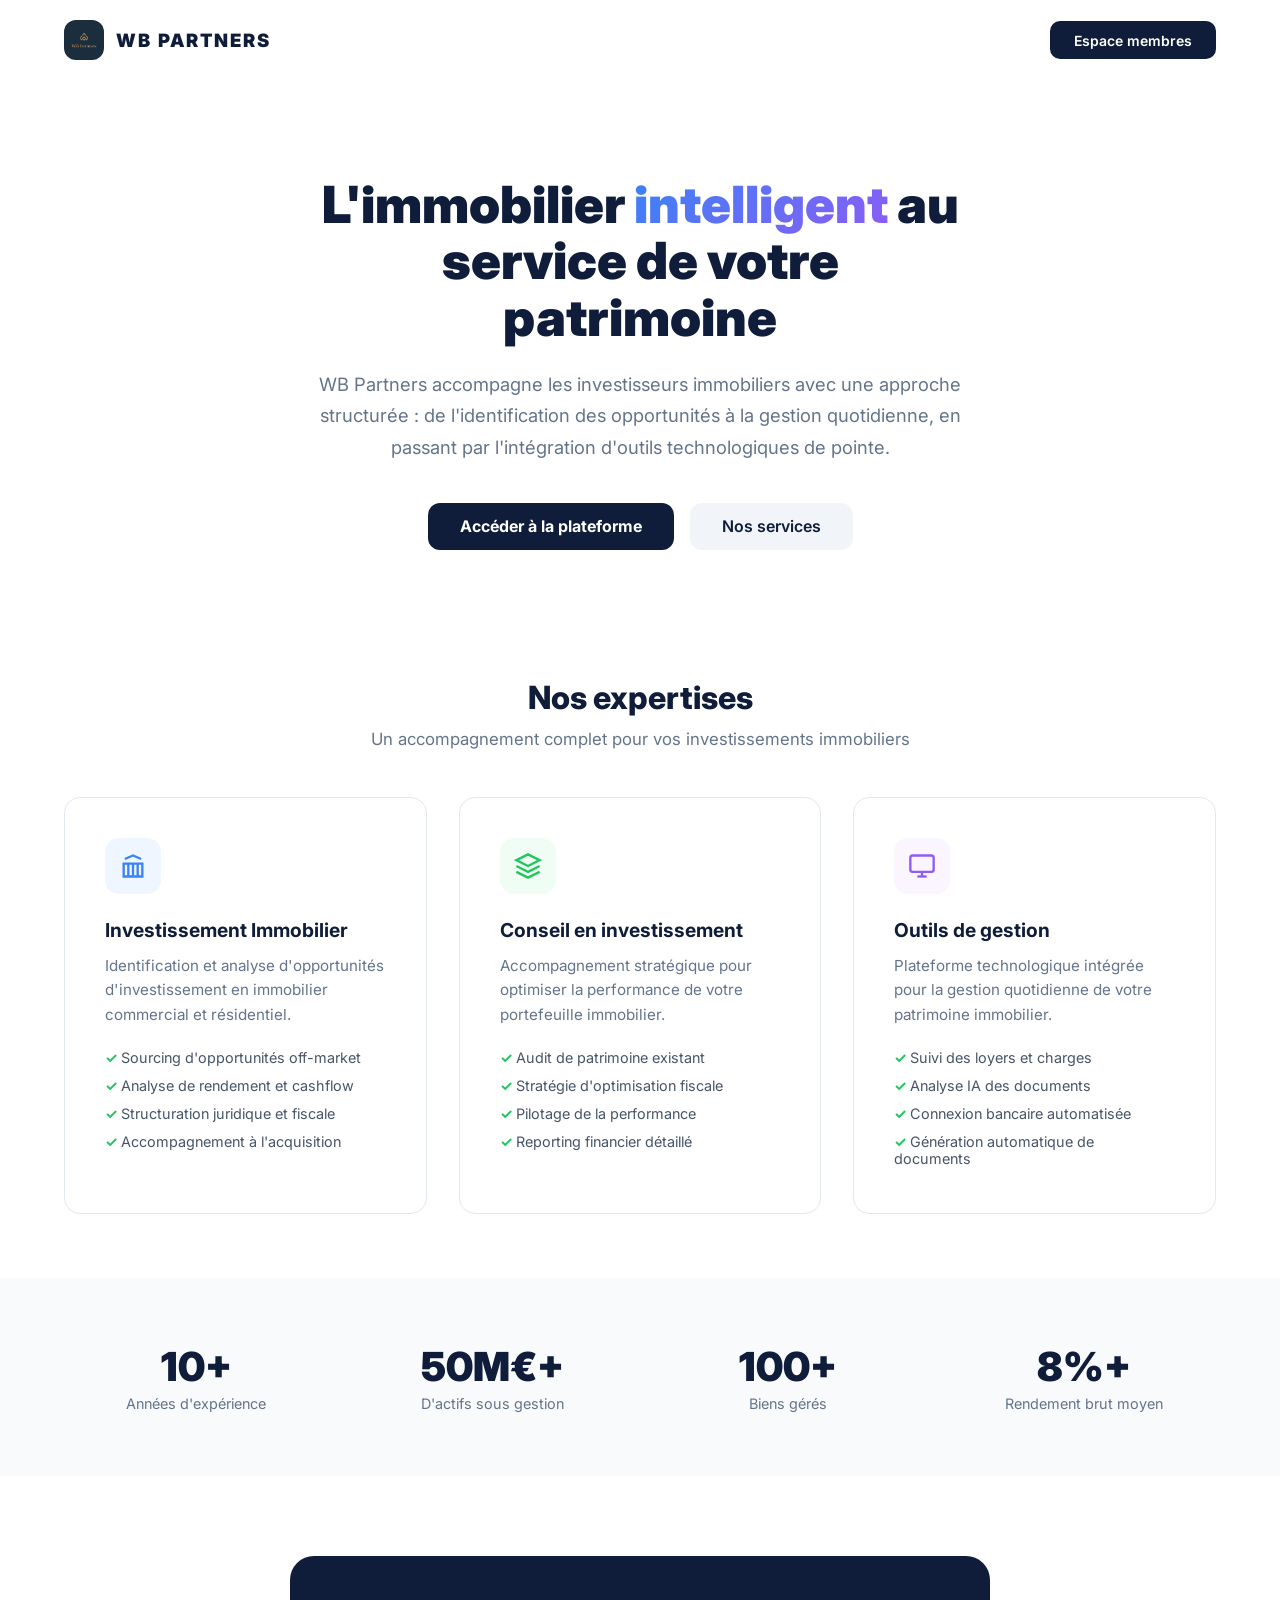
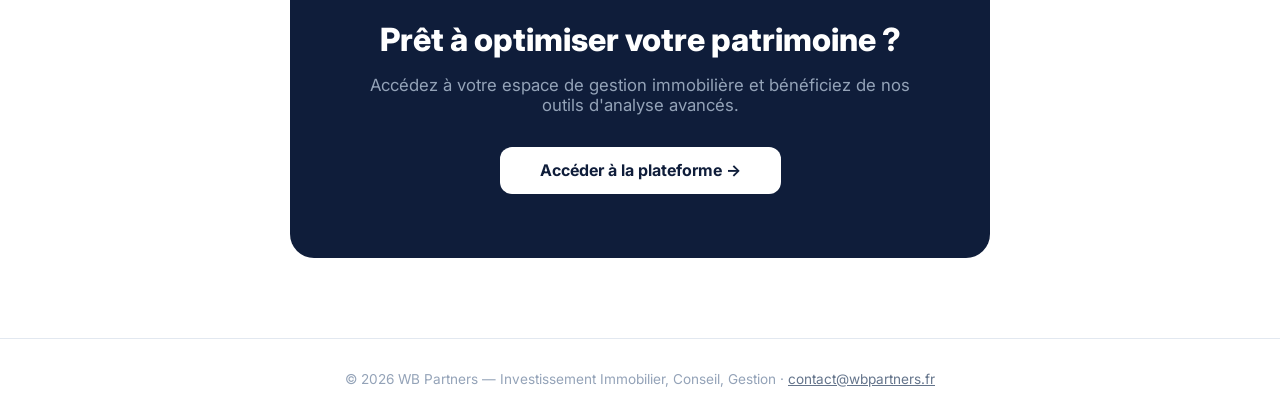
==== index.html @ bd4d7af9 "Publication du site" ====
<!DOCTYPE html>
<html lang="fr">
<head>
  <meta charset="UTF-8" />
  <meta name="viewport" content="width=device-width, initial-scale=1.0" />
  <title>WB Partners — Investissement Immobilier</title>
  <link rel="preconnect" href="https://fonts.googleapis.com" />
  <link rel="preconnect" href="https://fonts.gstatic.com" crossorigin />
  <link href="https://fonts.googleapis.com/css2?family=Inter:wght@400;500;600;700;800;900&display=swap" rel="stylesheet" />
  <style>
    *, *::before, *::after { box-sizing: border-box; margin: 0; padding: 0; }
    body { font-family: 'Inter', sans-serif; color: #1e293b; background: #fff; }
    .navy { color: #0f1d3a; }
    .bg-navy { background: #0f1d3a; }

    /* Nav */
    nav { display: flex; justify-content: space-between; align-items: center; padding: 1.25rem 5%; max-width: 1280px; margin: 0 auto; }
    nav .logo { display: flex; align-items: center; gap: 0.75rem; font-weight: 900; font-size: 1.15rem; letter-spacing: 2px; color: #0f1d3a; text-decoration: none; }
    nav .logo-icon { width: 40px; height: 40px; border-radius: 12px; overflow: hidden; }
    nav .cta { background: #0f1d3a; color: #fff; padding: 0.65rem 1.5rem; border-radius: 10px; font-size: 0.875rem; font-weight: 600; text-decoration: none; transition: opacity 0.2s; }
    nav .cta:hover { opacity: 0.85; }

    /* Hero */
    .hero { text-align: center; padding: 6rem 5% 4rem; max-width: 800px; margin: 0 auto; }
    .hero h1 { font-size: 3.2rem; font-weight: 900; line-height: 1.1; margin-bottom: 1.5rem; color: #0f1d3a; }
    .hero h1 span { background: linear-gradient(135deg, #3b82f6, #8b5cf6); -webkit-background-clip: text; -webkit-text-fill-color: transparent; }
    .hero p { font-size: 1.15rem; color: #64748b; line-height: 1.7; margin-bottom: 2.5rem; }
    .hero .buttons { display: flex; gap: 1rem; justify-content: center; flex-wrap: wrap; }
    .hero .btn-primary { background: #0f1d3a; color: #fff; padding: 0.85rem 2rem; border-radius: 12px; font-size: 1rem; font-weight: 700; text-decoration: none; transition: all 0.2s; }
    .hero .btn-primary:hover { transform: translateY(-2px); box-shadow: 0 8px 25px rgba(15,29,58,0.3); }
    .hero .btn-secondary { background: #f1f5f9; color: #0f1d3a; padding: 0.85rem 2rem; border-radius: 12px; font-size: 1rem; font-weight: 600; text-decoration: none; transition: all 0.2s; }
    .hero .btn-secondary:hover { background: #e2e8f0; }

    /* Services */
    .services { padding: 4rem 5%; max-width: 1280px; margin: 0 auto; }
    .services h2 { text-align: center; font-size: 2rem; font-weight: 800; margin-bottom: 0.75rem; color: #0f1d3a; }
    .services .sub { text-align: center; color: #64748b; margin-bottom: 3rem; font-size: 1.05rem; }
    .services .grid { display: grid; grid-template-columns: repeat(3, 1fr); gap: 2rem; }
    .card { background: #fff; border: 1px solid #e2e8f0; border-radius: 16px; padding: 2.5rem; transition: all 0.3s; }
    .card:hover { border-color: #3b82f6; box-shadow: 0 8px 30px rgba(59,130,246,0.1); transform: translateY(-4px); }
    .card .icon { width: 56px; height: 56px; border-radius: 14px; display: flex; align-items: center; justify-content: center; margin-bottom: 1.5rem; font-size: 1.5rem; }
    .card h3 { font-size: 1.2rem; font-weight: 700; margin-bottom: 0.75rem; color: #0f1d3a; }
    .card p { color: #64748b; line-height: 1.6; font-size: 0.95rem; }
    .card ul { list-style: none; margin-top: 1rem; }
    .card ul li { padding: 0.35rem 0; color: #475569; font-size: 0.9rem; }
    .card ul li::before { content: "✓ "; color: #22c55e; font-weight: 700; }

    /* Stats */
    .stats { padding: 4rem 5%; background: #f8fafc; }
    .stats .inner { max-width: 1280px; margin: 0 auto; display: grid; grid-template-columns: repeat(4, 1fr); gap: 2rem; text-align: center; }
    .stats .num { font-size: 2.5rem; font-weight: 900; color: #0f1d3a; }
    .stats .label { color: #64748b; font-size: 0.9rem; margin-top: 0.25rem; }

    /* CTA section */
    .cta-section { padding: 5rem 5%; text-align: center; }
    .cta-section .box { max-width: 700px; margin: 0 auto; background: #0f1d3a; border-radius: 24px; padding: 4rem; }
    .cta-section h2 { color: #fff; font-size: 2rem; font-weight: 800; margin-bottom: 1rem; }
    .cta-section p { color: #94a3b8; margin-bottom: 2rem; font-size: 1.05rem; }
    .cta-section .btn { display: inline-block; background: #fff; color: #0f1d3a; padding: 0.85rem 2.5rem; border-radius: 12px; font-weight: 700; font-size: 1rem; text-decoration: none; transition: all 0.2s; }
    .cta-section .btn:hover { transform: translateY(-2px); box-shadow: 0 8px 25px rgba(255,255,255,0.2); }

    /* Footer */
    footer { padding: 2rem 5%; border-top: 1px solid #e2e8f0; text-align: center; color: #94a3b8; font-size: 0.85rem; }

    @media (max-width: 768px) {
      .hero h1 { font-size: 2.2rem; }
      .services .grid { grid-template-columns: 1fr; }
      .stats .inner { grid-template-columns: repeat(2, 1fr); }
    }
  </style>
</head>
<body>

  <!-- Nav -->
  <nav>
    <a href="/" class="logo">
      <div class="logo-icon">
        <img src="/logo.png" alt="WB Partners" width="40" height="40" />
      </div>
      WB PARTNERS
    </a>
    <a href="/app/" class="cta">Espace membres</a>
  </nav>

  <!-- Hero -->
  <section class="hero">
    <h1>L'immobilier <span>intelligent</span> au service de votre patrimoine</h1>
    <p>WB Partners accompagne les investisseurs immobiliers avec une approche structurée : de l'identification des opportunités à la gestion quotidienne, en passant par l'intégration d'outils technologiques de pointe.</p>
    <div class="buttons">
      <a href="/app/" class="btn-primary">Accéder à la plateforme</a>
      <a href="#services" class="btn-secondary">Nos services</a>
    </div>
  </section>

  <!-- Services -->
  <section class="services" id="services">
    <h2>Nos expertises</h2>
    <p class="sub">Un accompagnement complet pour vos investissements immobiliers</p>
    <div class="grid">
      <div class="card">
        <div class="icon" style="background: #eff6ff; color: #3b82f6;">
          <svg width="28" height="28" fill="none" stroke="currentColor" stroke-width="2" viewBox="0 0 24 24"><path d="M3 21h18M3 10h18M5 6l7-3 7 3M4 10v11M8 10v11M12 10v11M16 10v11M20 10v11"/></svg>
        </div>
        <h3>Investissement Immobilier</h3>
        <p>Identification et analyse d'opportunités d'investissement en immobilier commercial et résidentiel.</p>
        <ul>
          <li>Sourcing d'opportunités off-market</li>
          <li>Analyse de rendement et cashflow</li>
          <li>Structuration juridique et fiscale</li>
          <li>Accompagnement à l'acquisition</li>
        </ul>
      </div>
      <div class="card">
        <div class="icon" style="background: #f0fdf4; color: #22c55e;">
          <svg width="28" height="28" fill="none" stroke="currentColor" stroke-width="2" viewBox="0 0 24 24"><path d="M12 2L2 7l10 5 10-5-10-5zM2 17l10 5 10-5M2 12l10 5 10-5"/></svg>
        </div>
        <h3>Conseil en investissement</h3>
        <p>Accompagnement stratégique pour optimiser la performance de votre portefeuille immobilier.</p>
        <ul>
          <li>Audit de patrimoine existant</li>
          <li>Stratégie d'optimisation fiscale</li>
          <li>Pilotage de la performance</li>
          <li>Reporting financier détaillé</li>
        </ul>
      </div>
      <div class="card">
        <div class="icon" style="background: #faf5ff; color: #8b5cf6;">
          <svg width="28" height="28" fill="none" stroke="currentColor" stroke-width="2" viewBox="0 0 24 24"><rect x="2" y="3" width="20" height="14" rx="2"/><line x1="8" y1="21" x2="16" y2="21"/><line x1="12" y1="17" x2="12" y2="21"/></svg>
        </div>
        <h3>Outils de gestion</h3>
        <p>Plateforme technologique intégrée pour la gestion quotidienne de votre patrimoine immobilier.</p>
        <ul>
          <li>Suivi des loyers et charges</li>
          <li>Analyse IA des documents</li>
          <li>Connexion bancaire automatisée</li>
          <li>Génération automatique de documents</li>
        </ul>
      </div>
    </div>
  </section>

  <!-- Stats -->
  <section class="stats">
    <div class="inner">
      <div>
        <div class="num">10+</div>
        <div class="label">Années d'expérience</div>
      </div>
      <div>
        <div class="num">50M€+</div>
        <div class="label">D'actifs sous gestion</div>
      </div>
      <div>
        <div class="num">100+</div>
        <div class="label">Biens gérés</div>
      </div>
      <div>
        <div class="num">8%+</div>
        <div class="label">Rendement brut moyen</div>
      </div>
    </div>
  </section>

  <!-- CTA -->
  <section class="cta-section">
    <div class="box">
      <h2>Prêt à optimiser votre patrimoine ?</h2>
      <p>Accédez à votre espace de gestion immobilière et bénéficiez de nos outils d'analyse avancés.</p>
      <a href="/app/" class="btn">Accéder à la plateforme →</a>
    </div>
  </section>

  <!-- Footer -->
  <footer>
    <p>© 2026 WB Partners — Investissement Immobilier, Conseil, Gestion · <a href="mailto:contact@wbpartners.fr" style="color: #64748b;">contact@wbpartners.fr</a></p>
  </footer>

</body>
</html>
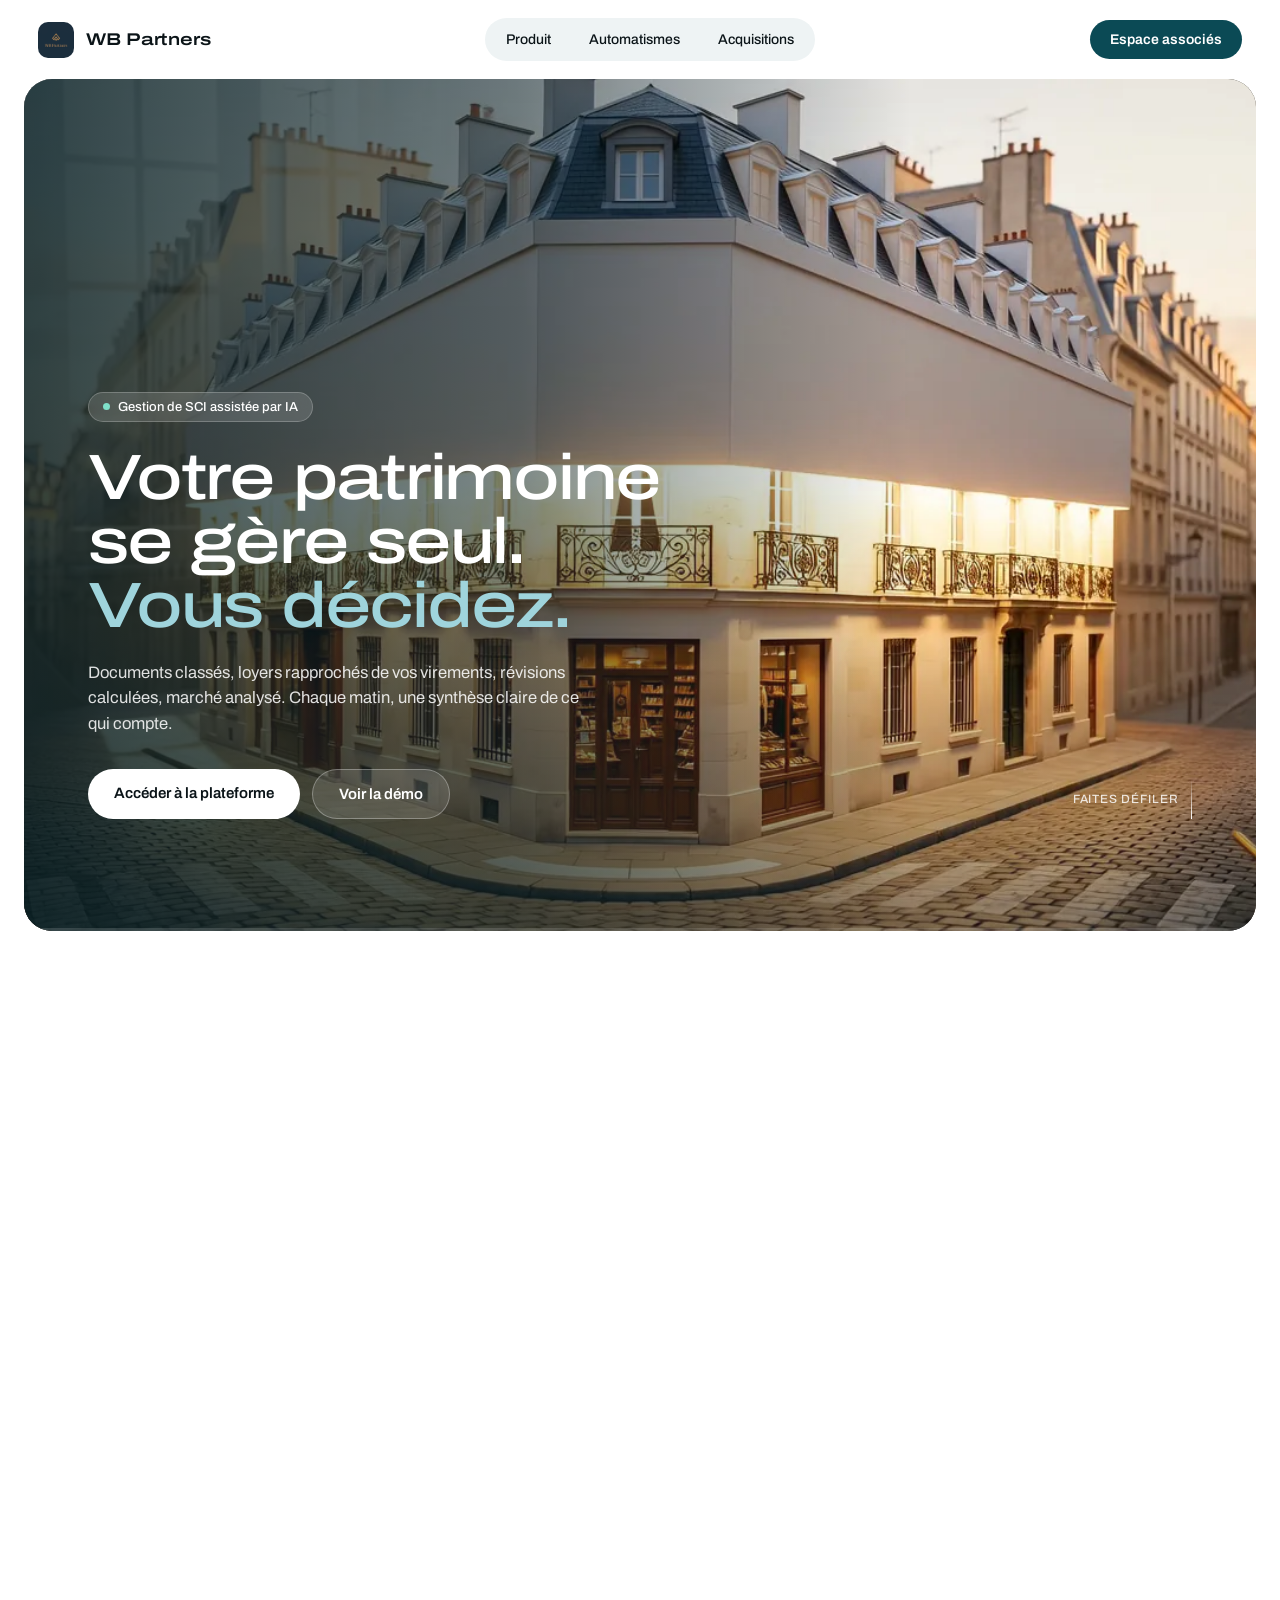
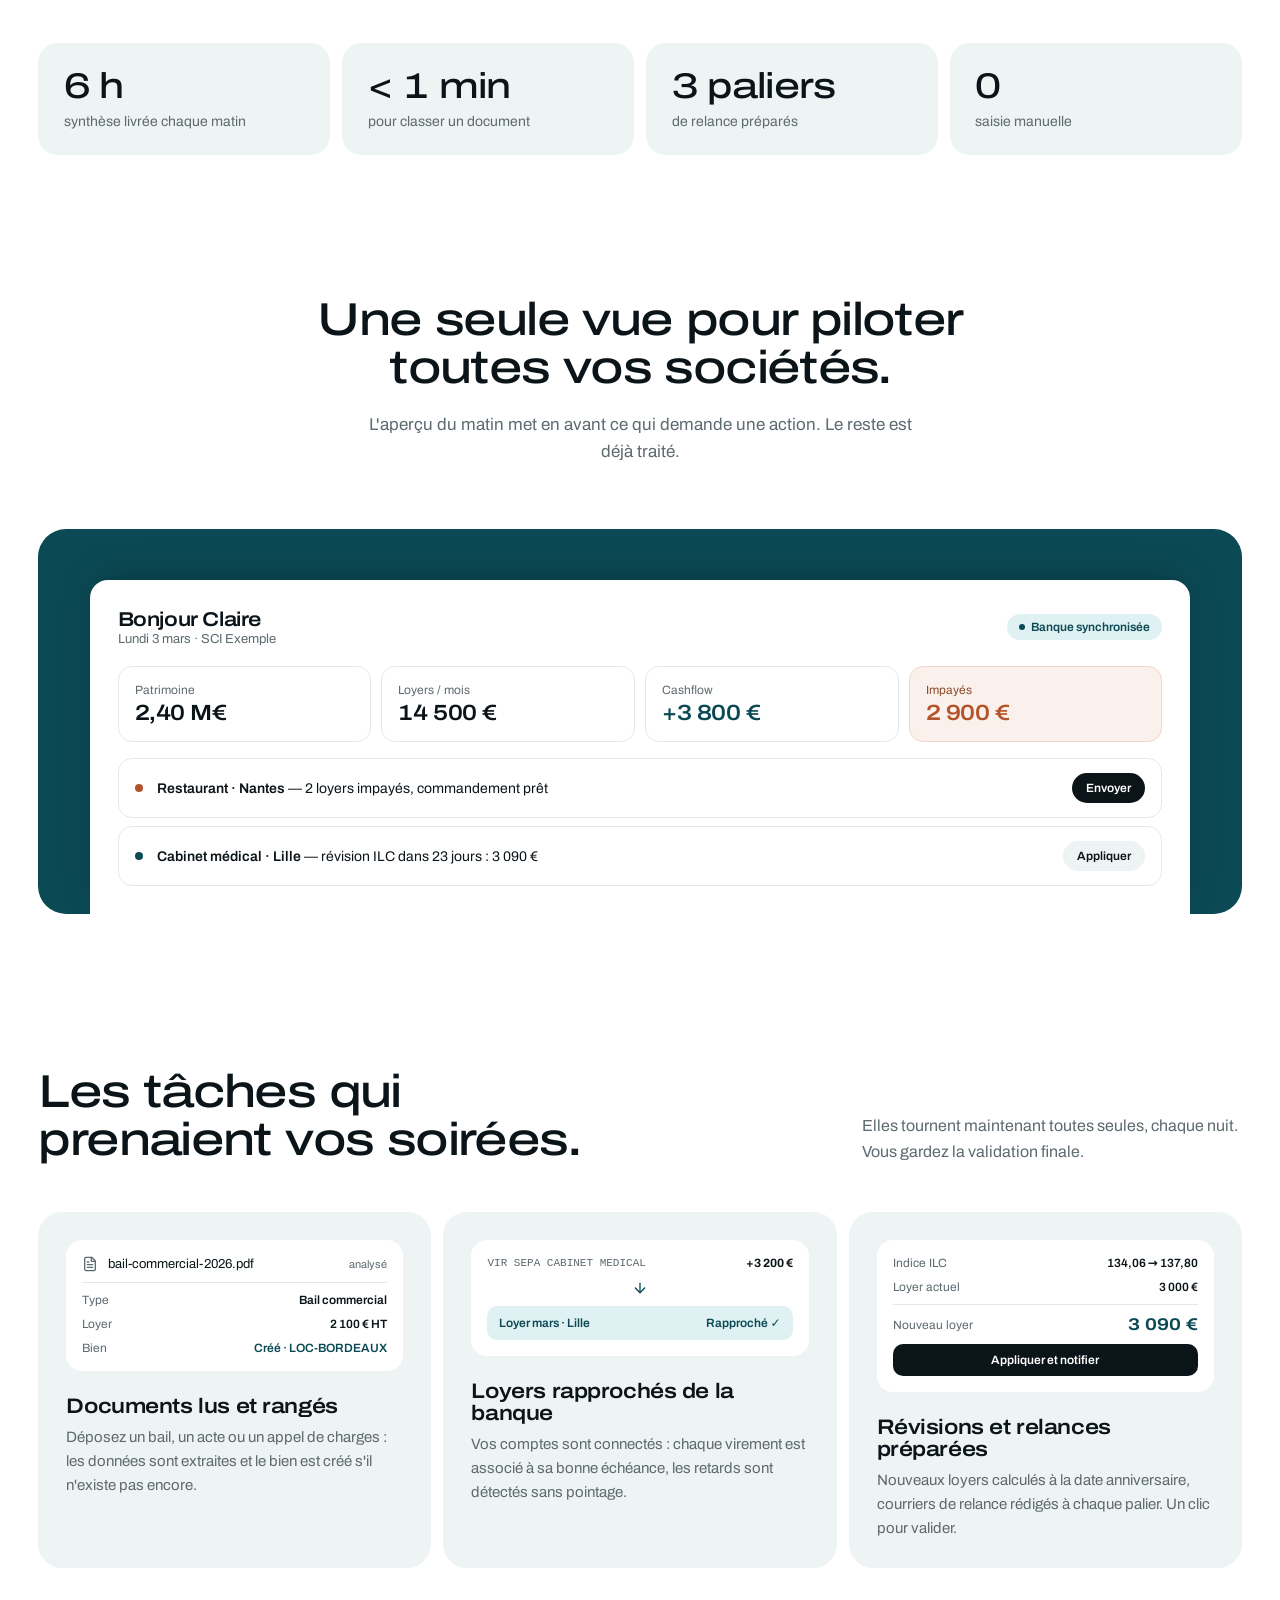
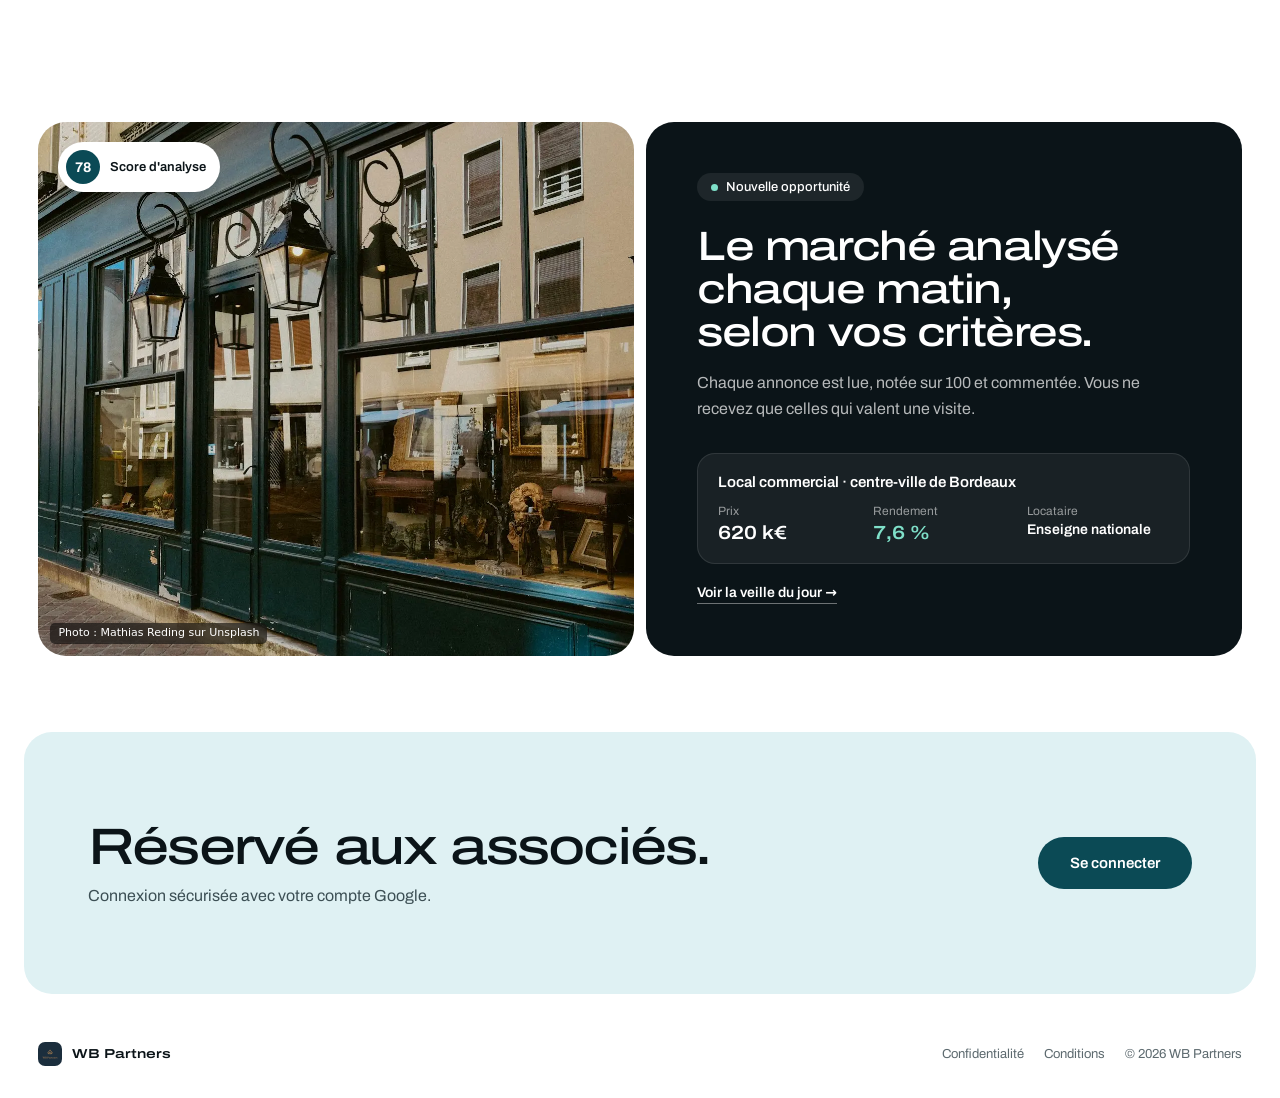
==== commit 34b7b77b: "Publication du site" ====
--- a/index.html
+++ b/index.html
@@ -1,179 +1,568 @@
 <!DOCTYPE html>
 <html lang="fr">
 <head>
-  <meta charset="UTF-8" />
-  <meta name="viewport" content="width=device-width, initial-scale=1.0" />
-  <title>WB Partners — Investissement Immobilier</title>
-  <link rel="preconnect" href="https://fonts.googleapis.com" />
-  <link rel="preconnect" href="https://fonts.gstatic.com" crossorigin />
-  <link href="https://fonts.googleapis.com/css2?family=Inter:wght@400;500;600;700;800;900&display=swap" rel="stylesheet" />
-  <style>
-    *, *::before, *::after { box-sizing: border-box; margin: 0; padding: 0; }
-    body { font-family: 'Inter', sans-serif; color: #1e293b; background: #fff; }
-    .navy { color: #0f1d3a; }
-    .bg-navy { background: #0f1d3a; }
-
-    /* Nav */
-    nav { display: flex; justify-content: space-between; align-items: center; padding: 1.25rem 5%; max-width: 1280px; margin: 0 auto; }
-    nav .logo { display: flex; align-items: center; gap: 0.75rem; font-weight: 900; font-size: 1.15rem; letter-spacing: 2px; color: #0f1d3a; text-decoration: none; }
-    nav .logo-icon { width: 40px; height: 40px; border-radius: 12px; overflow: hidden; }
-    nav .cta { background: #0f1d3a; color: #fff; padding: 0.65rem 1.5rem; border-radius: 10px; font-size: 0.875rem; font-weight: 600; text-decoration: none; transition: opacity 0.2s; }
-    nav .cta:hover { opacity: 0.85; }
-
-    /* Hero */
-    .hero { text-align: center; padding: 6rem 5% 4rem; max-width: 800px; margin: 0 auto; }
-    .hero h1 { font-size: 3.2rem; font-weight: 900; line-height: 1.1; margin-bottom: 1.5rem; color: #0f1d3a; }
-    .hero h1 span { background: linear-gradient(135deg, #3b82f6, #8b5cf6); -webkit-background-clip: text; -webkit-text-fill-color: transparent; }
-    .hero p { font-size: 1.15rem; color: #64748b; line-height: 1.7; margin-bottom: 2.5rem; }
-    .hero .buttons { display: flex; gap: 1rem; justify-content: center; flex-wrap: wrap; }
-    .hero .btn-primary { background: #0f1d3a; color: #fff; padding: 0.85rem 2rem; border-radius: 12px; font-size: 1rem; font-weight: 700; text-decoration: none; transition: all 0.2s; }
-    .hero .btn-primary:hover { transform: translateY(-2px); box-shadow: 0 8px 25px rgba(15,29,58,0.3); }
-    .hero .btn-secondary { background: #f1f5f9; color: #0f1d3a; padding: 0.85rem 2rem; border-radius: 12px; font-size: 1rem; font-weight: 600; text-decoration: none; transition: all 0.2s; }
-    .hero .btn-secondary:hover { background: #e2e8f0; }
-
-    /* Services */
-    .services { padding: 4rem 5%; max-width: 1280px; margin: 0 auto; }
-    .services h2 { text-align: center; font-size: 2rem; font-weight: 800; margin-bottom: 0.75rem; color: #0f1d3a; }
-    .services .sub { text-align: center; color: #64748b; margin-bottom: 3rem; font-size: 1.05rem; }
-    .services .grid { display: grid; grid-template-columns: repeat(3, 1fr); gap: 2rem; }
-    .card { background: #fff; border: 1px solid #e2e8f0; border-radius: 16px; padding: 2.5rem; transition: all 0.3s; }
-    .card:hover { border-color: #3b82f6; box-shadow: 0 8px 30px rgba(59,130,246,0.1); transform: translateY(-4px); }
-    .card .icon { width: 56px; height: 56px; border-radius: 14px; display: flex; align-items: center; justify-content: center; margin-bottom: 1.5rem; font-size: 1.5rem; }
-    .card h3 { font-size: 1.2rem; font-weight: 700; margin-bottom: 0.75rem; color: #0f1d3a; }
-    .card p { color: #64748b; line-height: 1.6; font-size: 0.95rem; }
-    .card ul { list-style: none; margin-top: 1rem; }
-    .card ul li { padding: 0.35rem 0; color: #475569; font-size: 0.9rem; }
-    .card ul li::before { content: "✓ "; color: #22c55e; font-weight: 700; }
-
-    /* Stats */
-    .stats { padding: 4rem 5%; background: #f8fafc; }
-    .stats .inner { max-width: 1280px; margin: 0 auto; display: grid; grid-template-columns: repeat(4, 1fr); gap: 2rem; text-align: center; }
-    .stats .num { font-size: 2.5rem; font-weight: 900; color: #0f1d3a; }
-    .stats .label { color: #64748b; font-size: 0.9rem; margin-top: 0.25rem; }
-
-    /* CTA section */
-    .cta-section { padding: 5rem 5%; text-align: center; }
-    .cta-section .box { max-width: 700px; margin: 0 auto; background: #0f1d3a; border-radius: 24px; padding: 4rem; }
-    .cta-section h2 { color: #fff; font-size: 2rem; font-weight: 800; margin-bottom: 1rem; }
-    .cta-section p { color: #94a3b8; margin-bottom: 2rem; font-size: 1.05rem; }
-    .cta-section .btn { display: inline-block; background: #fff; color: #0f1d3a; padding: 0.85rem 2.5rem; border-radius: 12px; font-weight: 700; font-size: 1rem; text-decoration: none; transition: all 0.2s; }
-    .cta-section .btn:hover { transform: translateY(-2px); box-shadow: 0 8px 25px rgba(255,255,255,0.2); }
-
-    /* Footer */
-    footer { padding: 2rem 5%; border-top: 1px solid #e2e8f0; text-align: center; color: #94a3b8; font-size: 0.85rem; }
-
-    @media (max-width: 768px) {
-      .hero h1 { font-size: 2.2rem; }
-      .services .grid { grid-template-columns: 1fr; }
-      .stats .inner { grid-template-columns: repeat(2, 1fr); }
-    }
-  </style>
+<meta charset="utf-8">
+<meta name="viewport" content="width=device-width, initial-scale=1">
+<title>WB Partners — Gestion de patrimoine immobilier</title>
+<meta name="description" content="Plateforme de gestion des SCI de WB Partners : documents classés, loyers rapprochés des virements, révisions calculées, marché analysé. Réservée aux associés.">
+<link rel="canonical" href="https://wbpartners.fr/">
+<link rel="icon" type="image/png" href="/assets/img/logo-192.png">
+<link rel="apple-touch-icon" href="/assets/img/logo-192.png">
+<meta name="theme-color" content="#0b4a55">
+<meta property="og:type" content="website">
+<meta property="og:locale" content="fr_FR">
+<meta property="og:site_name" content="WB Partners">
+<meta property="og:title" content="WB Partners — Votre patrimoine se gère seul. Vous décidez.">
+<meta property="og:description" content="Plateforme de gestion des SCI de WB Partners : documents classés, loyers rapprochés des virements, révisions calculées, marché analysé. Réservée aux associés.">
+<meta property="og:url" content="https://wbpartners.fr/">
+<meta property="og:image" content="https://wbpartners.fr/assets/img/apercu-partage.jpg">
+<meta property="og:image:width" content="1200">
+<meta property="og:image:height" content="630">
+<meta name="twitter:card" content="summary_large_image">
+<link rel="preload" as="image" href="/assets/film/l/000.webp" media="(min-aspect-ratio: 5/8)" fetchpriority="high">
+<link rel="preload" as="image" href="/assets/film/p/000.webp" media="(max-aspect-ratio: 5/8)" fetchpriority="high">
+<link rel="preload" href="/assets/fonts/archivo-latin.woff2" as="font" type="font/woff2" crossorigin>
+<style>/* vietnamese */
+@font-face {
+  font-family: 'Archivo';
+  font-style: normal;
+  font-weight: 300 800;
+  font-stretch: 62% 125%;
+  font-display: swap;
+  src: url("/assets/fonts/archivo-vietnamese.woff2") format('woff2');
+  unicode-range: U+0102-0103, U+0110-0111, U+0128-0129, U+0168-0169, U+01A0-01A1, U+01AF-01B0, U+0300-0301, U+0303-0304, U+0308-0309, U+0323, U+0329, U+1EA0-1EF9, U+20AB;
+}
+/* latin-ext */
+@font-face {
+  font-family: 'Archivo';
+  font-style: normal;
+  font-weight: 300 800;
+  font-stretch: 62% 125%;
+  font-display: swap;
+  src: url("/assets/fonts/archivo-latin-ext.woff2") format('woff2');
+  unicode-range: U+0100-02BA, U+02BD-02C5, U+02C7-02CC, U+02CE-02D7, U+02DD-02FF, U+0304, U+0308, U+0329, U+1D00-1DBF, U+1E00-1E9F, U+1EF2-1EFF, U+2020, U+20A0-20AB, U+20AD-20C4, U+2113, U+2C60-2C7F, U+A720-A7FF;
+}
+/* latin */
+@font-face {
+  font-family: 'Archivo';
+  font-style: normal;
+  font-weight: 300 800;
+  font-stretch: 62% 125%;
+  font-display: swap;
+  src: url("/assets/fonts/archivo-latin.woff2") format('woff2');
+  unicode-range: U+0000-00FF, U+0131, U+0152-0153, U+02BB-02BC, U+02C6, U+02DA, U+02DC, U+0304, U+0308, U+0329, U+2000-206F, U+20AC, U+2122, U+2191, U+2193, U+2212, U+2215, U+FEFF, U+FFFD;
+}
+</style>
+<style>body{margin:0;background:#ffffff;font-family:'Archivo',system-ui,sans-serif;-webkit-font-smoothing:antialiased;color:#0b1418}a{color:#0b4a55;text-decoration:none}a:hover{color:#08343c}</style>
+<style>
+html{scroll-behavior:smooth}
+section[id]{scroll-margin-top:16px}
+.credit{position:absolute;left:12px;bottom:12px;z-index:2;max-width:calc(100% - 24px);padding:3px 8px;border-radius:5px;background:rgba(0,0,0,.55);color:#fff;font:11px/1.3 system-ui,-apple-system,sans-serif;white-space:nowrap;overflow:hidden;text-overflow:ellipsis;-webkit-backdrop-filter:blur(6px);backdrop-filter:blur(6px)}
+.credit a{color:inherit}
+.credit a:hover{color:#fff;text-decoration:underline}
+.s1:hover{background:#ffffff !important;color:#0b1418 !important}
+.s2:hover{background:#08343c !important;color:#ffffff !important}
+.s3:hover{background:#dff1f3 !important;color:#0b1418 !important}
+.s4:hover{background:rgba(255,255,255,0.2) !important;color:#ffffff !important}
+.s5:hover{color:#9fd4dc !important;border-color:#9fd4dc !important}
+.s6:hover{color:#0b1418 !important}
+/* Téléphone : l'export d'origine débordait (page étalée sur 680 px), le menu
+   d'ancres et le bouton « Espace associés » sortaient de l'écran. */
+@media (max-width:760px){
+  .nav-ancres{display:none !important}
+}
+@media (max-width:640px){
+  .chiffres{grid-template-columns:repeat(2,minmax(0,1fr)) !important}
+}
+@media (max-width:420px){
+  .entete a{padding:10px 16px !important;font-size:13px !important}
+}
+</style>
+<style>
+/* Film d'ouverture. La scène reste fixée pendant que la section défile ;
+   la position de défilement choisit l'image (assets/film : l/ paysage, p/
+   portrait pour les écrans de téléphone). */
+.film{--marge:clamp(12px,2vw,24px);--entete:72px;--bord:clamp(24px,5vw,72px);position:relative;height:700vh;padding:0 var(--marge)}
+.film-scene{position:sticky;top:var(--marge);height:calc(100vh - 2 * var(--marge));height:calc(100svh - 2 * var(--marge))}
+.film-cadre{position:relative;height:100%;border-radius:28px;overflow:hidden;background:#0b4a55 url("/assets/film/l/000.webp") center / cover no-repeat}
+.film-toile{position:absolute;inset:0;width:100%;height:100%;display:block}
+.film-voile{position:absolute;inset:0;pointer-events:none;background:linear-gradient(90deg,rgba(6,30,35,.82) 0%,rgba(6,30,35,.52) 40%,rgba(6,30,35,0) 72%),linear-gradient(0deg,rgba(6,30,35,.4) 0%,rgba(6,30,35,0) 35%)}
+.beat{position:absolute;inset:0;display:grid;grid-template-columns:minmax(0,620px) 1fr;align-items:end;gap:40px;padding:var(--bord);color:#fff;opacity:0;pointer-events:none}
+/* Au chargement, le bas de la scène passe sous la ligne de flottaison de la
+   hauteur de l'en-tête : le titre remonte d'autant. */
+.beat.hero,.film-indice{margin-bottom:calc(var(--entete) - var(--marge))}
+.beat.hero{opacity:1;pointer-events:auto}
+.beat h1{margin:0;font-stretch:125%;font-weight:500;font-size:clamp(38px,5vw,76px);line-height:1;letter-spacing:-.035em;text-wrap:balance}
+.beat h2{margin:0;font-stretch:125%;font-weight:500;font-size:clamp(30px,4vw,60px);line-height:1.02;letter-spacing:-.035em;text-wrap:balance}
+.beat .accent{color:#9fd4dc}
+.texte>p{margin:22px 0 0;max-width:500px;font-size:clamp(16px,1.3vw,18px);line-height:1.55;color:rgba(255,255,255,.86);text-wrap:pretty}
+.pastille{display:inline-flex;align-items:center;gap:8px;background:rgba(255,255,255,.14);border:1px solid rgba(255,255,255,.22);padding:7px 14px;border-radius:999px;font-size:13px;font-weight:500;margin-bottom:24px;-webkit-backdrop-filter:blur(8px);backdrop-filter:blur(8px)}
+.pastille>span{width:7px;height:7px;border-radius:999px;background:#7fe0c9}
+.actions{display:flex;gap:12px;margin-top:32px;flex-wrap:wrap}
+.bouton{padding:16px 26px;border-radius:999px;font-size:15px;font-weight:600}
+.bouton.plein{background:#fff;color:#0b1418}
+.bouton.plein:hover{background:#dff1f3;color:#0b1418}
+.bouton.contour{background:rgba(255,255,255,.12);border:1px solid rgba(255,255,255,.3);color:#fff}
+.bouton.contour:hover{background:rgba(255,255,255,.2);color:#fff}
+.carte{justify-self:end;box-sizing:border-box;width:min(356px,100%);background:#fff;color:#0b1418;border-radius:18px;padding:18px;box-shadow:0 20px 40px -16px rgba(0,0,0,.35)}
+.carte p{margin:0}
+.carte-titre{margin:0 0 12px !important;font-size:12px;font-weight:600;color:#5d6a6f}
+.carte-lignes{display:flex;flex-direction:column;gap:8px;font-size:13px}
+.carte-lignes div{display:flex;justify-content:space-between}
+.carte b{font-weight:700}
+.carte .alerte{color:#b4532a}
+.carte-jauge{height:6px;border-radius:999px;background:#eef3f4;margin-top:14px;overflow:hidden}
+.carte-jauge i{display:block;height:100%;background:#0b4a55;border-radius:999px}
+.carte.virement{display:flex;align-items:center;gap:14px;padding:16px 18px}
+.carte.virement>div{flex:1;min-width:0}
+.carte.virement>b{font-size:15px;color:#0b4a55;font-variant-numeric:tabular-nums}
+.carte-icone{width:40px;height:40px;border-radius:12px;background:#dff1f3;display:flex;align-items:center;justify-content:center;flex-shrink:0}
+.carte-icone span{width:18px;height:18px;background:#0b4a55;-webkit-mask:url("/assets/icons/arrow-down-left.svg") center / contain no-repeat;mask:url("/assets/icons/arrow-down-left.svg") center / contain no-repeat}
+.carte-nom{font-size:13px;font-weight:600}
+.carte-sous{margin-top:2px !important;font-size:12px;color:#5d6a6f}
+.film-indice{position:absolute;right:var(--bord);bottom:var(--bord);display:flex;align-items:center;gap:12px;color:rgba(255,255,255,.82);font-size:12px;font-weight:500;letter-spacing:.08em;text-transform:uppercase;pointer-events:none}
+.film-indice i{width:1px;height:40px;background:linear-gradient(rgba(255,255,255,0),#fff);transform-origin:top;animation:film-indice 2s ease-in-out infinite}
+@keyframes film-indice{0%{transform:scaleY(0);opacity:1}60%{transform:scaleY(1);opacity:1}100%{transform:scaleY(1);opacity:0}}
+.film-rail{position:absolute;left:0;right:0;bottom:0;height:3px;background:rgba(255,255,255,.14)}
+.film-rail i{display:block;height:100%;width:0;background:#7fe0c9}
+/* Écran étroit : le texte prend toute la largeur, le voile monte du bas. */
+@media (max-width:900px){
+  .beat{grid-template-columns:minmax(0,1fr);align-content:end;gap:20px}
+  .carte{justify-self:start}
+  .film-indice{display:none}
+}
+@media (max-width:900px),(max-aspect-ratio:5/8){
+  .film-voile{background:linear-gradient(0deg,rgba(6,30,35,.92) 0%,rgba(6,30,35,.66) 45%,rgba(6,30,35,0) 75%)}
+}
+/* Téléphone en hauteur : images recadrées en portrait. */
+@media (max-aspect-ratio:5/8){
+  .film-cadre{background-image:url("/assets/film/p/000.webp")}
+  .film{--bord:24px}
+  .beat{gap:16px}
+  .pastille{margin-bottom:18px}
+  .texte>p{margin-top:16px;font-size:15px}
+  .actions{margin-top:22px}
+  .bouton{padding:14px 22px}
+}
+@media (prefers-reduced-motion:reduce){.film-indice i{animation:none;transform:none}}
+</style>
 </head>
 <body>
-
-  <!-- Nav -->
-  <nav>
-    <a href="/" class="logo">
-      <div class="logo-icon">
-        <img src="/logo.png" alt="WB Partners" width="40" height="40" />
-      </div>
-      WB PARTNERS
-    </a>
-    <a href="/app/" class="cta">Espace membres</a>
-  </nav>
-
-  <!-- Hero -->
-  <section class="hero">
-    <h1>L'immobilier <span>intelligent</span> au service de votre patrimoine</h1>
-    <p>WB Partners accompagne les investisseurs immobiliers avec une approche structurée : de l'identification des opportunités à la gestion quotidienne, en passant par l'intégration d'outils technologiques de pointe.</p>
-    <div class="buttons">
-      <a href="/app/" class="btn-primary">Accéder à la plateforme</a>
-      <a href="#services" class="btn-secondary">Nos services</a>
+<div style="background:#ffffff;color:#0b1418;font-family:'Archivo',system-ui,sans-serif;">
+
+  <!-- Header -->
+  <header class="entete" style="display:flex;justify-content:space-between;align-items:center;gap:24px;padding:18px clamp(16px,3vw,40px);">
+    <div style="display:flex;align-items:center;gap:12px;">
+      <img src="/assets/img/logo-192.png" alt="WB Partners" style="width:36px;height:36px;border-radius:10px;">
+      <span style="font-stretch:125%;font-weight:600;font-size:17px;letter-spacing:-0.01em;">WB Partners</span>
+    </div>
+    <nav class="nav-ancres" style="display:flex;gap:6px;align-items:center;font-size:14px;font-weight:500;background:#eef3f4;padding:5px;border-radius:999px;white-space:nowrap;">
+      <a href="#produit" style="color:#0b1418;padding:9px 16px;border-radius:999px;white-space:nowrap;" class="s1">Produit</a>
+      <a href="#automatismes" style="color:#0b1418;padding:9px 16px;border-radius:999px;white-space:nowrap;" class="s1">Automatismes</a>
+      <a href="#acquisitions" style="color:#0b1418;padding:9px 16px;border-radius:999px;white-space:nowrap;" class="s1">Acquisitions</a>
+    </nav>
+    <a href="/app/" style="background:#0b4a55;color:#ffffff;padding:12px 20px;border-radius:999px;font-size:14px;font-weight:600;white-space:nowrap;" class="s2">Espace associés</a>
+  </header>
+
+  <!-- Film d'ouverture : le défilement fait avancer le film, de l'esquisse
+       aux clés. Le titre reste lisible sans JavaScript (première image en fond). -->
+  <section class="film" aria-label="Présentation">
+    <div class="film-scene">
+      <div class="film-cadre">
+        <canvas class="film-toile" aria-hidden="true"></canvas>
+        <div class="film-voile"></div>
+
+        <div class="beat hero" data-de="debut" data-a="12">
+          <div class="texte">
+            <span class="pastille"><span></span>Gestion de SCI assistée par IA</span>
+            <h1>Votre patrimoine se gère seul.<br><span class="accent">Vous décidez.</span></h1>
+            <p>Documents classés, loyers rapprochés de vos virements, révisions calculées, marché analysé. Chaque matin, une synthèse claire de ce qui compte.</p>
+            <div class="actions">
+              <a href="/app/" class="bouton plein">Accéder à la plateforme</a>
+              <a href="#produit" class="bouton contour">Voir la démo</a>
+            </div>
+          </div>
+        </div>
+
+        <div class="beat" data-de="22" data-a="66">
+          <div class="texte">
+            <span class="pastille"><span></span>01 · Acquisitions</span>
+            <h2>Le marché, lu pour vous chaque matin.</h2>
+            <p>Chaque annonce est notée sur 100 et commentée. Seules celles qui valent une visite vous parviennent.</p>
+          </div>
+        </div>
+
+        <div class="beat" data-de="80" data-a="150">
+          <div class="texte">
+            <span class="pastille"><span></span>02 · Patrimoine</span>
+            <h2>Toutes vos sociétés, une seule vue.</h2>
+            <p>Baux, actes, appels de charges : chaque document déposé est lu et rangé. À 6 h, la synthèse met en avant ce qui demande une action.</p>
+          </div>
+          <div class="carte">
+            <p class="carte-titre">Synthèse de 6 h</p>
+            <div class="carte-lignes">
+              <div><span>Loyers rapprochés</span><b>5 / 6</b></div>
+              <div><span>Documents classés</span><b>2</b></div>
+              <div><span>À valider</span><b class="alerte">1 bail</b></div>
+            </div>
+            <div class="carte-jauge"><i style="width:83%"></i></div>
+          </div>
+        </div>
+
+        <div class="beat" data-de="160" data-a="208">
+          <div class="texte">
+            <span class="pastille"><span></span>03 · Loyers</span>
+            <h2>Chaque virement retrouve son loyer.</h2>
+            <p>Vos comptes sont connectés : les loyers sont rapprochés de la banque et les retards repérés, sans pointage.</p>
+          </div>
+          <div class="carte virement">
+            <span class="carte-icone"><span></span></span>
+            <div>
+              <p class="carte-nom">Loyer reçu · Lyon 6e</p>
+              <p class="carte-sous">Rapproché automatiquement</p>
+            </div>
+            <b>+2 450 €</b>
+          </div>
+        </div>
+
+        <div class="beat" data-de="224" data-a="268">
+          <div class="texte">
+            <span class="pastille"><span></span>04 · Automatismes</span>
+            <h2>Révisions et relances, déjà prêtes.</h2>
+            <p>Nouveaux loyers calculés à la date anniversaire, courriers rédigés à chaque palier. Vous gardez la validation finale.</p>
+          </div>
+        </div>
+
+        <div class="beat" data-de="278" data-a="fin">
+          <div class="texte">
+            <span class="pastille"><span></span>05 · Réservé aux associés</span>
+            <h2>Les clés restent entre vos mains.</h2>
+            <p>Connexion sécurisée avec votre compte Google.</p>
+            <div class="actions">
+              <a href="/app/" class="bouton plein">Se connecter</a>
+            </div>
+          </div>
+        </div>
+
+        <div class="film-indice" aria-hidden="true">Faites défiler<i></i></div>
+        <div class="film-rail" aria-hidden="true"><i></i></div>
+      </div>
     </div>
   </section>
 
-  <!-- Services -->
-  <section class="services" id="services">
-    <h2>Nos expertises</h2>
-    <p class="sub">Un accompagnement complet pour vos investissements immobiliers</p>
-    <div class="grid">
-      <div class="card">
-        <div class="icon" style="background: #eff6ff; color: #3b82f6;">
-          <svg width="28" height="28" fill="none" stroke="currentColor" stroke-width="2" viewBox="0 0 24 24"><path d="M3 21h18M3 10h18M5 6l7-3 7 3M4 10v11M8 10v11M12 10v11M16 10v11M20 10v11"/></svg>
-        </div>
-        <h3>Investissement Immobilier</h3>
-        <p>Identification et analyse d'opportunités d'investissement en immobilier commercial et résidentiel.</p>
-        <ul>
-          <li>Sourcing d'opportunités off-market</li>
-          <li>Analyse de rendement et cashflow</li>
-          <li>Structuration juridique et fiscale</li>
-          <li>Accompagnement à l'acquisition</li>
-        </ul>
-      </div>
-      <div class="card">
-        <div class="icon" style="background: #f0fdf4; color: #22c55e;">
-          <svg width="28" height="28" fill="none" stroke="currentColor" stroke-width="2" viewBox="0 0 24 24"><path d="M12 2L2 7l10 5 10-5-10-5zM2 17l10 5 10-5M2 12l10 5 10-5"/></svg>
-        </div>
-        <h3>Conseil en investissement</h3>
-        <p>Accompagnement stratégique pour optimiser la performance de votre portefeuille immobilier.</p>
-        <ul>
-          <li>Audit de patrimoine existant</li>
-          <li>Stratégie d'optimisation fiscale</li>
-          <li>Pilotage de la performance</li>
-          <li>Reporting financier détaillé</li>
-        </ul>
-      </div>
-      <div class="card">
-        <div class="icon" style="background: #faf5ff; color: #8b5cf6;">
-          <svg width="28" height="28" fill="none" stroke="currentColor" stroke-width="2" viewBox="0 0 24 24"><rect x="2" y="3" width="20" height="14" rx="2"/><line x1="8" y1="21" x2="16" y2="21"/><line x1="12" y1="17" x2="12" y2="21"/></svg>
-        </div>
-        <h3>Outils de gestion</h3>
-        <p>Plateforme technologique intégrée pour la gestion quotidienne de votre patrimoine immobilier.</p>
-        <ul>
-          <li>Suivi des loyers et charges</li>
-          <li>Analyse IA des documents</li>
-          <li>Connexion bancaire automatisée</li>
-          <li>Génération automatique de documents</li>
-        </ul>
-      </div>
+  <!-- Chiffres -->
+  <section style="padding:clamp(40px,5vw,64px) clamp(16px,3vw,40px);">
+    <div class="chiffres" style="display:grid;grid-template-columns:repeat(4,minmax(0,1fr));gap:12px;">
+      <div style="background:#eef3f4;border-radius:20px;padding:clamp(16px,2vw,26px);min-width:0;">
+          <p style="margin:0;font-stretch:125%;font-weight:500;font-size:clamp(22px,2.8vw,44px);letter-spacing:-0.035em;line-height:1;font-variant-numeric:tabular-nums;white-space:nowrap;">6 h</p>
+          <p style="margin:10px 0 0;font-size:14px;color:#5d6a6f;">synthèse livrée chaque matin</p>
+        </div>
+        <div style="background:#eef3f4;border-radius:20px;padding:clamp(16px,2vw,26px);min-width:0;">
+          <p style="margin:0;font-stretch:125%;font-weight:500;font-size:clamp(22px,2.8vw,44px);letter-spacing:-0.035em;line-height:1;font-variant-numeric:tabular-nums;white-space:nowrap;">&lt; 1 min</p>
+          <p style="margin:10px 0 0;font-size:14px;color:#5d6a6f;">pour classer un document</p>
+        </div>
+        <div style="background:#eef3f4;border-radius:20px;padding:clamp(16px,2vw,26px);min-width:0;">
+          <p style="margin:0;font-stretch:125%;font-weight:500;font-size:clamp(22px,2.8vw,44px);letter-spacing:-0.035em;line-height:1;font-variant-numeric:tabular-nums;white-space:nowrap;">3 paliers</p>
+          <p style="margin:10px 0 0;font-size:14px;color:#5d6a6f;">de relance préparés</p>
+        </div>
+        <div style="background:#eef3f4;border-radius:20px;padding:clamp(16px,2vw,26px);min-width:0;">
+          <p style="margin:0;font-stretch:125%;font-weight:500;font-size:clamp(22px,2.8vw,44px);letter-spacing:-0.035em;line-height:1;font-variant-numeric:tabular-nums;white-space:nowrap;">0</p>
+          <p style="margin:10px 0 0;font-size:14px;color:#5d6a6f;">saisie manuelle</p>
+        </div>
     </div>
   </section>
 
-  <!-- Stats -->
-  <section class="stats">
-    <div class="inner">
+  <!-- Produit -->
+  <section id="produit" style="padding:clamp(40px,6vw,96px) clamp(16px,3vw,40px);">
+    <div style="max-width:760px;margin:0 auto clamp(40px,5vw,64px);text-align:center;">
+      <h2 style="margin:0;font-stretch:125%;font-weight:500;font-size:clamp(30px,3.6vw,52px);line-height:1.05;letter-spacing:-0.035em;text-wrap:balance;">Une seule vue pour piloter toutes vos sociétés.</h2>
+      <p style="margin:18px auto 0;max-width:560px;font-size:17px;line-height:1.6;color:#5d6a6f;text-wrap:pretty;">L'aperçu du matin met en avant ce qui demande une action. Le reste est déjà traité.</p>
+    </div>
+    <div style="background:#0b4a55;border-radius:28px;padding:clamp(20px,4vw,56px) clamp(16px,4vw,56px) 0;overflow:hidden;">
+      <div style="background:#ffffff;border-radius:18px 18px 0 0;padding:clamp(16px,2.4vw,28px);box-shadow:0 -10px 40px -10px rgba(0,0,0,0.3);">
+        <div style="display:flex;justify-content:space-between;align-items:center;margin-bottom:20px;gap:12px;flex-wrap:wrap;">
+          <div>
+            <p style="margin:0;font-stretch:115%;font-weight:600;font-size:20px;letter-spacing:-0.02em;">Bonjour Claire</p>
+            <p style="margin:2px 0 0;font-size:13px;color:#5d6a6f;">Lundi 3 mars · SCI Exemple</p>
+          </div>
+          <span style="display:inline-flex;align-items:center;gap:6px;background:#dff1f3;color:#0b4a55;font-size:12px;font-weight:600;padding:6px 12px;border-radius:999px;"><span style="width:6px;height:6px;border-radius:999px;background:#0b4a55;"></span>Banque synchronisée</span>
+        </div>
+        <div style="display:grid;grid-template-columns:repeat(auto-fit,minmax(min(100%,150px),1fr));gap:10px;margin-bottom:16px;">
+          <div style="border:1px solid #e3e9ea;border-radius:14px;padding:16px;"><p style="margin:0 0 4px;font-size:12px;color:#5d6a6f;">Patrimoine</p><p style="margin:0;font-stretch:115%;font-size:22px;font-weight:600;letter-spacing:-0.02em;font-variant-numeric:tabular-nums;">2,40 M€</p></div>
+          <div style="border:1px solid #e3e9ea;border-radius:14px;padding:16px;"><p style="margin:0 0 4px;font-size:12px;color:#5d6a6f;">Loyers / mois</p><p style="margin:0;font-stretch:115%;font-size:22px;font-weight:600;letter-spacing:-0.02em;font-variant-numeric:tabular-nums;">14 500 €</p></div>
+          <div style="border:1px solid #e3e9ea;border-radius:14px;padding:16px;"><p style="margin:0 0 4px;font-size:12px;color:#5d6a6f;">Cashflow</p><p style="margin:0;font-stretch:115%;font-size:22px;font-weight:600;letter-spacing:-0.02em;color:#0b4a55;font-variant-numeric:tabular-nums;">+3 800 €</p></div>
+          <div style="border:1px solid #f1d5c6;background:#fbf1ec;border-radius:14px;padding:16px;"><p style="margin:0 0 4px;font-size:12px;color:#8a4a2b;">Impayés</p><p style="margin:0;font-stretch:115%;font-size:22px;font-weight:600;letter-spacing:-0.02em;color:#b4532a;font-variant-numeric:tabular-nums;">2 900 €</p></div>
+        </div>
+        <div style="display:flex;flex-direction:column;gap:8px;">
+          <div style="display:flex;align-items:center;gap:14px;border:1px solid #e3e9ea;border-radius:14px;padding:14px 16px;flex-wrap:wrap;">
+            <span style="width:8px;height:8px;border-radius:999px;background:#b4532a;flex-shrink:0;"></span>
+            <p style="margin:0;flex:1;min-width:200px;font-size:14px;"><strong style="font-weight:600;">Restaurant · Nantes</strong> — 2 loyers impayés, commandement prêt</p>
+            <span style="background:#0b1418;color:#ffffff;font-size:12px;font-weight:600;padding:8px 14px;border-radius:999px;">Envoyer</span>
+          </div>
+          <div style="display:flex;align-items:center;gap:14px;border:1px solid #e3e9ea;border-radius:14px;padding:14px 16px;flex-wrap:wrap;">
+            <span style="width:8px;height:8px;border-radius:999px;background:#0b4a55;flex-shrink:0;"></span>
+            <p style="margin:0;flex:1;min-width:200px;font-size:14px;"><strong style="font-weight:600;">Cabinet médical · Lille</strong> — révision ILC dans 23 jours : 3 090 €</p>
+            <span style="background:#eef3f4;color:#0b1418;font-size:12px;font-weight:600;padding:8px 14px;border-radius:999px;">Appliquer</span>
+          </div>
+        </div>
+      </div>
+    </div>
+  </section>
+
+  <!-- Automatismes -->
+  <section id="automatismes" style="padding:clamp(40px,6vw,96px) clamp(16px,3vw,40px);">
+    <div style="display:flex;justify-content:space-between;align-items:flex-end;gap:24px;margin-bottom:clamp(28px,4vw,48px);flex-wrap:wrap;">
+      <h2 style="margin:0;max-width:640px;font-stretch:125%;font-weight:500;font-size:clamp(30px,3.6vw,52px);line-height:1.05;letter-spacing:-0.035em;text-wrap:balance;">Les tâches qui prenaient vos soirées.</h2>
+      <p style="margin:0;max-width:380px;font-size:16px;line-height:1.6;color:#5d6a6f;">Elles tournent maintenant toutes seules, chaque nuit. Vous gardez la validation finale.</p>
+    </div>
+    <div style="display:grid;grid-template-columns:repeat(auto-fit,minmax(min(100%,320px),1fr));gap:12px;">
+
+      <div style="background:#eef3f4;border-radius:24px;padding:28px;display:flex;flex-direction:column;gap:24px;">
+        <div style="background:#ffffff;border-radius:16px;padding:16px;display:flex;flex-direction:column;gap:10px;">
+          <div style="display:flex;align-items:center;gap:10px;font-size:13px;"><span style="width:16px;height:16px;display:inline-block;background:#5d6a6f;-webkit-mask:url(&quot;/assets/icons/file-text.svg&quot;) center / contain no-repeat;mask:url(&quot;/assets/icons/file-text.svg&quot;) center / contain no-repeat;"></span><span style="flex:1;">bail-commercial-2026.pdf</span><span style="font-size:11px;color:#5d6a6f;">analysé</span></div>
+          <div style="height:1px;background:#e3e9ea;"></div>
+          <div style="display:flex;justify-content:space-between;font-size:12px;"><span style="color:#5d6a6f;">Type</span><span style="font-weight:600;">Bail commercial</span></div>
+          <div style="display:flex;justify-content:space-between;font-size:12px;"><span style="color:#5d6a6f;">Loyer</span><span style="font-weight:600;">2 100 € HT</span></div>
+          <div style="display:flex;justify-content:space-between;font-size:12px;"><span style="color:#5d6a6f;">Bien</span><span style="font-weight:600;color:#0b4a55;">Créé · LOC-BORDEAUX</span></div>
+        </div>
+        <div>
+          <h3 style="margin:0 0 8px;font-stretch:115%;font-weight:600;font-size:21px;letter-spacing:-0.02em;">Documents lus et rangés</h3>
+          <p style="margin:0;font-size:15px;line-height:1.6;color:#5d6a6f;">Déposez un bail, un acte ou un appel de charges : les données sont extraites et le bien est créé s'il n'existe pas encore.</p>
+        </div>
+      </div>
+
+      <div style="background:#eef3f4;border-radius:24px;padding:28px;display:flex;flex-direction:column;gap:24px;">
+        <div style="background:#ffffff;border-radius:16px;padding:16px;display:flex;flex-direction:column;gap:10px;">
+          <div style="display:flex;justify-content:space-between;align-items:center;font-size:12px;"><span style="color:#5d6a6f;font-family:ui-monospace,monospace;font-size:11px;">VIR SEPA CABINET MEDICAL</span><span style="font-weight:700;">+3 200 €</span></div>
+          <div style="display:flex;justify-content:center;"><span style="width:16px;height:16px;display:inline-block;background:#0b4a55;-webkit-mask:url(&quot;/assets/icons/arrow-down.svg&quot;) center / contain no-repeat;mask:url(&quot;/assets/icons/arrow-down.svg&quot;) center / contain no-repeat;"></span></div>
+          <div style="display:flex;justify-content:space-between;align-items:center;background:#dff1f3;border-radius:10px;padding:10px 12px;font-size:12px;"><span style="font-weight:600;color:#0b4a55;">Loyer mars · Lille</span><span style="color:#0b4a55;font-weight:600;">Rapproché ✓</span></div>
+        </div>
+        <div>
+          <h3 style="margin:0 0 8px;font-stretch:115%;font-weight:600;font-size:21px;letter-spacing:-0.02em;">Loyers rapprochés de la banque</h3>
+          <p style="margin:0;font-size:15px;line-height:1.6;color:#5d6a6f;">Vos comptes sont connectés : chaque virement est associé à sa bonne échéance, les retards sont détectés sans pointage.</p>
+        </div>
+      </div>
+
+      <div style="background:#eef3f4;border-radius:24px;padding:28px;display:flex;flex-direction:column;gap:24px;">
+        <div style="background:#ffffff;border-radius:16px;padding:16px;display:flex;flex-direction:column;gap:10px;">
+          <div style="display:flex;justify-content:space-between;font-size:12px;"><span style="color:#5d6a6f;">Indice ILC</span><span style="font-weight:600;">134,06 → 137,80</span></div>
+          <div style="display:flex;justify-content:space-between;font-size:12px;"><span style="color:#5d6a6f;">Loyer actuel</span><span style="font-weight:600;">3 000 €</span></div>
+          <div style="height:1px;background:#e3e9ea;"></div>
+          <div style="display:flex;justify-content:space-between;align-items:center;font-size:12px;"><span style="color:#5d6a6f;">Nouveau loyer</span><span style="font-stretch:115%;font-weight:700;font-size:17px;color:#0b4a55;">3 090 €</span></div>
+          <div style="background:#0b1418;color:#ffffff;text-align:center;border-radius:10px;padding:9px;font-size:12px;font-weight:600;">Appliquer et notifier</div>
+        </div>
+        <div>
+          <h3 style="margin:0 0 8px;font-stretch:115%;font-weight:600;font-size:21px;letter-spacing:-0.02em;">Révisions et relances préparées</h3>
+          <p style="margin:0;font-size:15px;line-height:1.6;color:#5d6a6f;">Nouveaux loyers calculés à la date anniversaire, courriers de relance rédigés à chaque palier. Un clic pour valider.</p>
+        </div>
+      </div>
+    </div>
+  </section>
+
+  <!-- Acquisitions -->
+  <section id="acquisitions" style="padding:clamp(40px,6vw,96px) clamp(16px,3vw,40px);">
+    <div style="display:grid;grid-template-columns:repeat(auto-fit,minmax(min(100%,400px),1fr));gap:12px;">
+      <div style="position:relative;border-radius:28px;overflow:hidden;min-height:520px;">
+        <div style="position:absolute;inset:0;">
+          <picture><source type="image/webp" srcset="/assets/img/local-900.webp 900w, /assets/img/local-1600.webp 1600w" sizes="100vw"><img src="/assets/img/local-1600.jpg" srcset="/assets/img/local-900.jpg 900w, /assets/img/local-1600.jpg 1600w" sizes="100vw" alt="Devanture d’un local commercial" style="width:100%;height:100%;object-fit:cover;object-position:center;display:block;" loading="lazy"></picture>
+        </div>
+        <div style="position:absolute;top:20px;left:20px;background:#ffffff;border-radius:999px;padding:8px 14px 8px 8px;display:flex;align-items:center;gap:10px;pointer-events:none;box-shadow:0 10px 24px -10px rgba(0,0,0,0.35);">
+          <span style="width:34px;height:34px;border-radius:999px;background:#0b4a55;color:#ffffff;font-weight:700;font-size:14px;display:flex;align-items:center;justify-content:center;">78</span>
+          <span style="font-size:13px;font-weight:600;">Score d'analyse</span>
+        </div>
+        <span class="credit">Photo : <a href="https://unsplash.com/@matreding?utm_source=wb_partners&utm_medium=referral" target="_blank" rel="noopener">Mathias Reding</a> sur <a href="https://unsplash.com/?utm_source=wb_partners&utm_medium=referral" target="_blank" rel="noopener">Unsplash</a></span>
+      </div>
+      <div style="background:#0b1418;color:#ffffff;border-radius:28px;padding:clamp(28px,4vw,56px);display:flex;flex-direction:column;">
+        <span style="align-self:flex-start;display:inline-flex;align-items:center;gap:8px;background:rgba(255,255,255,0.08);padding:7px 14px;border-radius:999px;font-size:13px;font-weight:500;margin-bottom:24px;"><span style="width:7px;height:7px;border-radius:999px;background:#7fe0c9;"></span>Nouvelle opportunité</span>
+        <h2 style="margin:0 0 16px;font-stretch:125%;font-weight:500;font-size:clamp(28px,3.2vw,46px);line-height:1.05;letter-spacing:-0.035em;text-wrap:balance;">Le marché analysé chaque matin, selon vos critères.</h2>
+        <p style="margin:0 0 32px;font-size:16px;line-height:1.6;color:rgba(255,255,255,0.7);max-width:460px;">Chaque annonce est lue, notée sur 100 et commentée. Vous ne recevez que celles qui valent une visite.</p>
+        <div style="background:rgba(255,255,255,0.06);border:1px solid rgba(255,255,255,0.1);border-radius:18px;padding:20px;margin-top:auto;">
+          <p style="margin:0 0 14px;font-size:15px;font-weight:600;">Local commercial · centre-ville de Bordeaux</p>
+          <div style="display:grid;grid-template-columns:repeat(3,1fr);gap:12px;">
+            <div><p style="margin:0;font-size:12px;color:rgba(255,255,255,0.55);">Prix</p><p style="margin:4px 0 0;font-stretch:115%;font-size:19px;font-weight:600;font-variant-numeric:tabular-nums;">620 k€</p></div>
+            <div><p style="margin:0;font-size:12px;color:rgba(255,255,255,0.55);">Rendement</p><p style="margin:4px 0 0;font-stretch:115%;font-size:19px;font-weight:600;color:#7fe0c9;font-variant-numeric:tabular-nums;">7,6 %</p></div>
+            <div><p style="margin:0;font-size:12px;color:rgba(255,255,255,0.55);">Locataire</p><p style="margin:4px 0 0;font-size:14px;font-weight:600;">Enseigne nationale</p></div>
+          </div>
+        </div>
+        <a href="#acquisitions" style="margin-top:20px;align-self:flex-start;color:#ffffff;font-size:14px;font-weight:600;border-bottom:1px solid rgba(255,255,255,0.4);padding-bottom:3px;" class="s5">Voir la veille du jour →</a>
+      </div>
+    </div>
+  </section>
+
+  <!-- CTA -->
+  <section style="padding:0 clamp(12px,2vw,24px) clamp(12px,2vw,24px);">
+    <div style="background:#dff1f3;border-radius:28px;padding:clamp(48px,7vw,104px) clamp(24px,5vw,72px);display:flex;justify-content:space-between;align-items:center;gap:32px;flex-wrap:wrap;">
       <div>
-        <div class="num">10+</div>
-        <div class="label">Années d'expérience</div>
-      </div>
-      <div>
-        <div class="num">50M€+</div>
-        <div class="label">D'actifs sous gestion</div>
-      </div>
-      <div>
-        <div class="num">100+</div>
-        <div class="label">Biens gérés</div>
-      </div>
-      <div>
-        <div class="num">8%+</div>
-        <div class="label">Rendement brut moyen</div>
-      </div>
+        <h2 style="margin:0;font-stretch:125%;font-weight:500;font-size:clamp(30px,4vw,60px);line-height:1;letter-spacing:-0.035em;color:#0b1418;text-wrap:balance;">Réservé aux associés.</h2>
+        <p style="margin:14px 0 0;font-size:16px;color:#3c4f54;">Connexion sécurisée avec votre compte Google.</p>
+      </div>
+      <a href="/app/" style="background:#0b4a55;color:#ffffff;padding:18px 32px;border-radius:999px;font-size:15px;font-weight:600;white-space:nowrap;" class="s2">Se connecter</a>
     </div>
   </section>
 
-  <!-- CTA -->
-  <section class="cta-section">
-    <div class="box">
-      <h2>Prêt à optimiser votre patrimoine ?</h2>
-      <p>Accédez à votre espace de gestion immobilière et bénéficiez de nos outils d'analyse avancés.</p>
-      <a href="/app/" class="btn">Accéder à la plateforme →</a>
-    </div>
-  </section>
-
-  <!-- Footer -->
-  <footer>
-    <p>© 2026 WB Partners — Investissement Immobilier, Conseil, Gestion · <a href="mailto:contact@wbpartners.fr" style="color: #64748b;">contact@wbpartners.fr</a></p>
+  <footer style="padding:24px clamp(16px,3vw,40px) 32px;display:flex;justify-content:space-between;align-items:center;gap:16px;flex-wrap:wrap;font-size:13px;color:#5d6a6f;">
+    <div style="display:flex;align-items:center;gap:10px;">
+      <img src="/assets/img/logo-192.png" alt="WB Partners" style="width:24px;height:24px;border-radius:7px;">
+      <span style="font-stretch:125%;font-weight:600;color:#0b1418;">WB Partners</span>
+    </div>
+    <div style="display:flex;gap:20px;align-items:center;flex-wrap:wrap;">
+      <a href="/privacy/" style="color:#5d6a6f;" class="s6">Confidentialité</a>
+      <a href="/terms/" style="color:#5d6a6f;" class="s6">Conditions</a>
+      <span>© 2026 WB Partners</span>
+    </div>
   </footer>
-
+</div>
+<script>
+/* Film d'ouverture : la position de défilement dans la section choisit
+   l'image affichée sur la toile. Les images arrivent du plus grossier au plus
+   fin (une sur 16, puis une sur 8…) pour que tout le film soit parcourable
+   très tôt ; en attendant, l'image chargée la plus proche est affichée. */
+(() => {
+  const film = document.querySelector('.film');
+  if (!film) return;
+  const scene = film.querySelector('.film-scene');
+  const toile = film.querySelector('.film-toile');
+  const ctx = toile.getContext('2d');
+  const beats = [...film.querySelectorAll('.beat')];
+  const indice = film.querySelector('.film-indice');
+  const rail = film.querySelector('.film-rail i');
+  const reduit = matchMedia('(prefers-reduced-motion: reduce)').matches;
+  const portrait = matchMedia('(max-aspect-ratio: 5/8)');
+  const economie = !!(navigator.connection && navigator.connection.saveData);
+
+  // Position (0 à 1) de chaque image dans le film : moitié rythme régulier,
+  // moitié vitesse de mouvement constante, pour que les plans rapides (la
+  // maquette, l'entrée dans le bar) ne défilent pas d'un coup sans que les
+  // plans presque fixes (la façade) traînent.
+  const T = [0,0.0024,0.0048,0.0074,0.0101,0.0128,0.0156,0.0185,0.0214,0.0244,0.0274,0.0305,0.0337,0.037,0.0402,0.0436,0.0469,0.0503,0.0536,0.0571,0.0604,0.0637,0.0671,0.0706,0.0738,0.077,0.08,0.0831,0.0861,0.0891,0.092,0.0949,0.0977,0.1006,0.1034,0.1063,0.1091,0.1119,0.1148,0.1176,0.1204,0.1231,0.1259,0.1287,0.1314,0.1342,0.137,0.1399,0.1427,0.1456,0.1484,0.1513,0.1542,0.1571,0.1599,0.1627,0.1654,0.1682,0.1709,0.1736,0.1763,0.179,0.1815,0.1842,0.1868,0.1894,0.192,0.1946,0.1972,0.1998,0.2024,0.2049,0.2075,0.21,0.2125,0.215,0.2176,0.22,0.2226,0.225,0.2275,0.23,0.2325,0.2349,0.2374,0.2399,0.2423,0.2448,0.2472,0.2497,0.2521,0.2545,0.2569,0.2592,0.2615,0.2638,0.2662,0.2685,0.2708,0.273,0.2753,0.2775,0.2798,0.2821,0.2843,0.2865,0.2888,0.2909,0.2931,0.2953,0.2974,0.2996,0.3017,0.3038,0.3059,0.308,0.31,0.3121,0.3141,0.3161,0.3181,0.3204,0.3226,0.3248,0.3271,0.3294,0.3317,0.3341,0.3365,0.3389,0.3414,0.3439,0.3463,0.3489,0.3515,0.354,0.3567,0.3593,0.362,0.3647,0.3675,0.3703,0.3731,0.3759,0.3788,0.3817,0.3846,0.3875,0.3904,0.3932,0.3963,0.3992,0.4021,0.4051,0.4081,0.4111,0.414,0.4171,0.4201,0.4232,0.4263,0.4293,0.4324,0.4355,0.4386,0.4416,0.4448,0.4479,0.451,0.4542,0.4574,0.4606,0.4638,0.4669,0.4702,0.4734,0.4766,0.4798,0.483,0.4863,0.4895,0.4928,0.496,0.4994,0.5027,0.506,0.5094,0.5128,0.5163,0.5198,0.5233,0.5269,0.5306,0.5343,0.5381,0.5419,0.5459,0.5498,0.5538,0.5578,0.562,0.5663,0.5706,0.5751,0.5797,0.5844,0.5892,0.5941,0.5989,0.6037,0.6088,0.6141,0.6193,0.6245,0.6299,0.6351,0.6404,0.6459,0.6512,0.6566,0.6619,0.6673,0.6727,0.6783,0.6841,0.6901,0.6961,0.7024,0.7089,0.7156,0.7223,0.7294,0.7357,0.7419,0.7478,0.7536,0.7588,0.7639,0.769,0.7741,0.7791,0.784,0.7889,0.7938,0.7987,0.8035,0.8084,0.813,0.8173,0.8217,0.8259,0.8301,0.8343,0.8385,0.8427,0.847,0.8514,0.8557,0.8601,0.8645,0.8688,0.8732,0.8776,0.882,0.8864,0.8906,0.8949,0.8992,0.9034,0.9077,0.9119,0.9162,0.9204,0.9244,0.9283,0.9322,0.9359,0.9395,0.9431,0.9467,0.9501,0.9532,0.9564,0.9595,0.9625,0.9654,0.9681,0.9708,0.9734,0.9759,0.9784,0.9807,0.9831,0.9853,0.9876,0.9897,0.9918,0.9939,0.996,0.998,1];
+  const N = T.length;
+  // Temps d'arrêt sur la première et la dernière image (titre, clés).
+  const DEBUT = 0.05, FIN = 0.05;
+  const versDefilement = t => DEBUT + t * (1 - DEBUT - FIN);
+  function imageA(p) {
+    const t = Math.min(1, Math.max(0, (p - DEBUT) / (1 - DEBUT - FIN)));
+    let a = 0, b = N - 1;
+    while (b - a > 1) { const m = (a + b) >> 1; if (T[m] <= t) a = m; else b = m; }
+    const ecart = T[b] - T[a];
+    return a + (ecart > 0 ? Math.min(1, (t - T[a]) / ecart) : 0);
+  }
+
+  // Chaque texte apparaît entre deux images du film (data-de, data-a).
+  const FONDU = 0.02;
+  const bornes = beats.map(b => [
+    b.dataset.de === 'debut' ? -1 : versDefilement(T[+b.dataset.de]),
+    b.dataset.a === 'fin' ? 2 : versDefilement(T[+b.dataset.a]),
+  ]);
+  const opacites = beats.map(() => -1);
+
+  // Deux jeux d'images : paysage (301) et portrait (une sur deux, 151).
+  const JEUX = { l: { dossier: '/assets/film/l/', pas: 1 }, p: { dossier: '/assets/film/p/', pas: 2 } };
+  let jeu = null, imgs = [], pret = new Uint8Array(0), file = [], suivant = 0, enCours = 0, generation = 0;
+  function choisirJeu() {
+    const cle = portrait.matches ? 'p' : 'l';
+    if (jeu === JEUX[cle]) return;
+    jeu = JEUX[cle];
+    const M = (N - 1) / jeu.pas + 1;
+    imgs = new Array(M); pret = new Uint8Array(M);
+    file = []; suivant = 0; enCours = 0; generation++;
+    const vu = new Set();
+    const ajouter = j => { if (!vu.has(j)) { vu.add(j); file.push(j); } };
+    ajouter(0); ajouter(M - 1);
+    for (const pas of economie ? [16, 8, 4] : [16, 8, 4, 2, 1]) for (let j = 0; j < M; j += pas) ajouter(j);
+    aRedessiner = true;
+    charger();
+  }
+  function charger() {
+    const g = generation;
+    while (enCours < 6 && suivant < file.length) {
+      const j = file[suivant++], im = new Image();
+      enCours++;
+      im.decoding = 'async';
+      im.onload = () => { if (g !== generation) return; imgs[j] = im; pret[j] = 1; fini(j); };
+      im.onerror = () => { if (g === generation) fini(j); };
+      im.src = jeu.dossier + String(j * jeu.pas).padStart(3, '0') + '.webp';
+    }
+  }
+  function fini(j) {
+    enCours--;
+    if (Math.abs(j - courant / jeu.pas) < 20) aRedessiner = true;
+    charger();
+  }
+  function plusProche(j) {
+    if (pret[j]) return j;
+    for (let d = 1; d < pret.length; d++) {
+      if (j - d >= 0 && pret[j - d]) return j - d;
+      if (j + d < pret.length && pret[j + d]) return j + d;
+    }
+    return -1;
+  }
+
+  let L = 0, H = 0, aRedessiner = true, dernier = -1;
+  function dimensionner() {
+    const l = toile.clientWidth, h = toile.clientHeight;
+    if (l === L && h === H) return;
+    L = l; H = h;
+    const dpr = Math.min(window.devicePixelRatio || 1, 2);
+    toile.width = Math.round(L * dpr); toile.height = Math.round(H * dpr);
+    ctx.setTransform(dpr, 0, 0, dpr, 0, 0);
+    ctx.imageSmoothingQuality = 'high';
+    aRedessiner = true;
+  }
+  function dessiner(i) {
+    const k = plusProche(Math.round(i / jeu.pas));
+    if (k < 0 || (k === dernier && !aRedessiner)) return;
+    const im = imgs[k], ri = im.naturalWidth / im.naturalHeight;
+    let l = L, h = L / ri;
+    if (h < H) { h = H; l = H * ri; }
+    ctx.drawImage(im, (L - l) / 2, (H - h) / 2, l, h);
+    dernier = k; aRedessiner = false;
+  }
+
+  let haut = 0;
+  function mesurer() { haut = parseFloat(getComputedStyle(scene).top) || 0; }
+  function progression() {
+    const r = film.getBoundingClientRect();
+    const course = r.height - scene.offsetHeight;
+    return course > 0 ? Math.min(1, Math.max(0, (haut - r.top) / course)) : 0;
+  }
+
+  function textes(p) {
+    beats.forEach((b, n) => {
+      const [de, a] = bornes[n];
+      const o = Math.round(Math.min(1, Math.max(0, (p - de) / FONDU), Math.max(0, (a - p) / FONDU)) * 100) / 100;
+      if (o === opacites[n]) return;
+      opacites[n] = o;
+      b.style.opacity = o;
+      b.style.transform = reduit || o === 1 ? '' : `translateY(${(1 - o) * 18}px)`;
+      b.style.pointerEvents = o > 0.5 ? 'auto' : 'none';
+      b.toggleAttribute('inert', o < 0.5);
+      b.setAttribute('aria-hidden', o < 0.5 ? 'true' : 'false');
+    });
+    if (indice) indice.style.opacity = Math.max(0, 1 - p / 0.03);
+    rail.style.width = (p * 100).toFixed(2) + '%';
+  }
+
+  // Animation seulement quand la section est à l'écran.
+  let courant = -1, visible = false, enBoucle = false;
+  function image() {
+    if (!visible) { enBoucle = false; return; }
+    const p = progression();
+    const cible = imageA(p);
+    courant = reduit || courant < 0 ? cible : courant + (cible - courant) * 0.18;
+    if (Math.abs(cible - courant) < 0.05) courant = cible;
+    dessiner(courant);
+    textes(p);
+    requestAnimationFrame(image);
+  }
+  new IntersectionObserver(([e]) => {
+    visible = e.isIntersecting;
+    if (visible && !enBoucle) { enBoucle = true; requestAnimationFrame(image); }
+  }).observe(film);
+
+  addEventListener('resize', () => { dimensionner(); mesurer(); });
+  portrait.addEventListener('change', choisirJeu);
+  dimensionner(); mesurer(); choisirJeu();
+})();
+</script>
 </body>
 </html>
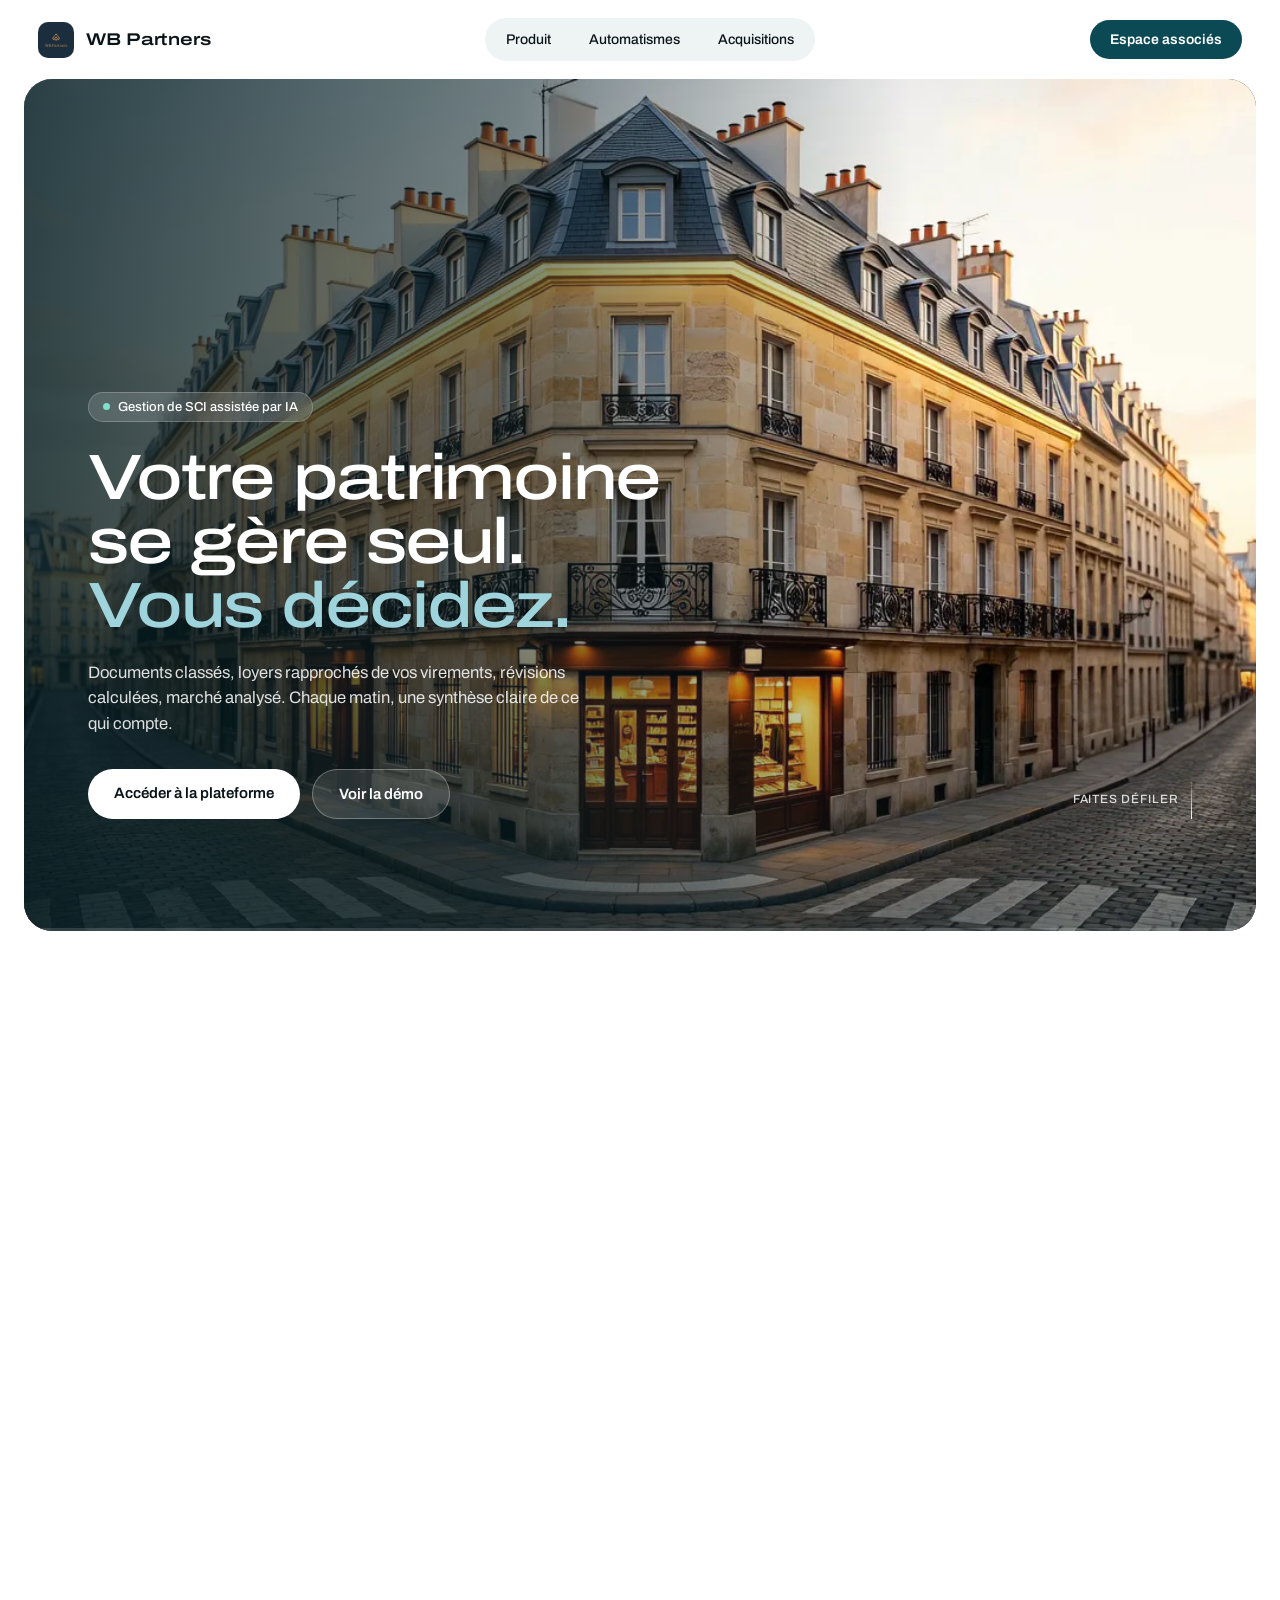
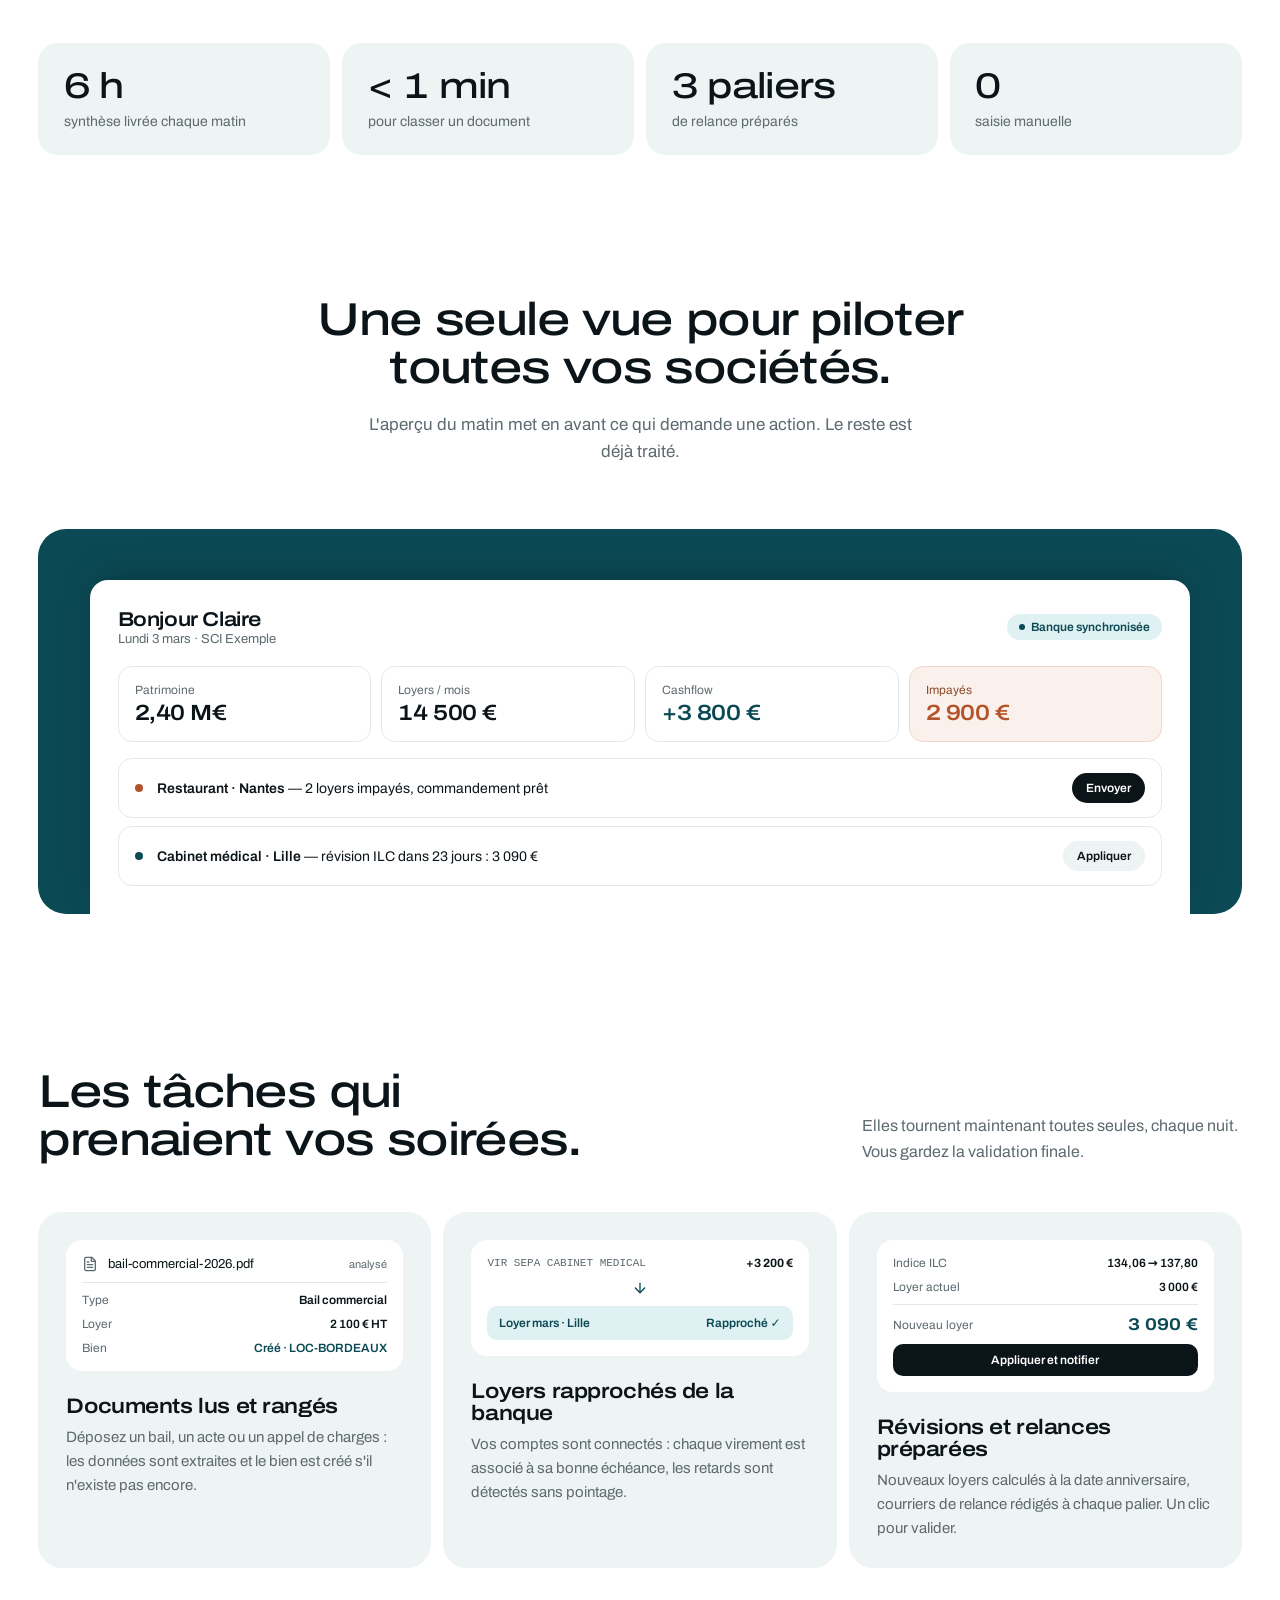
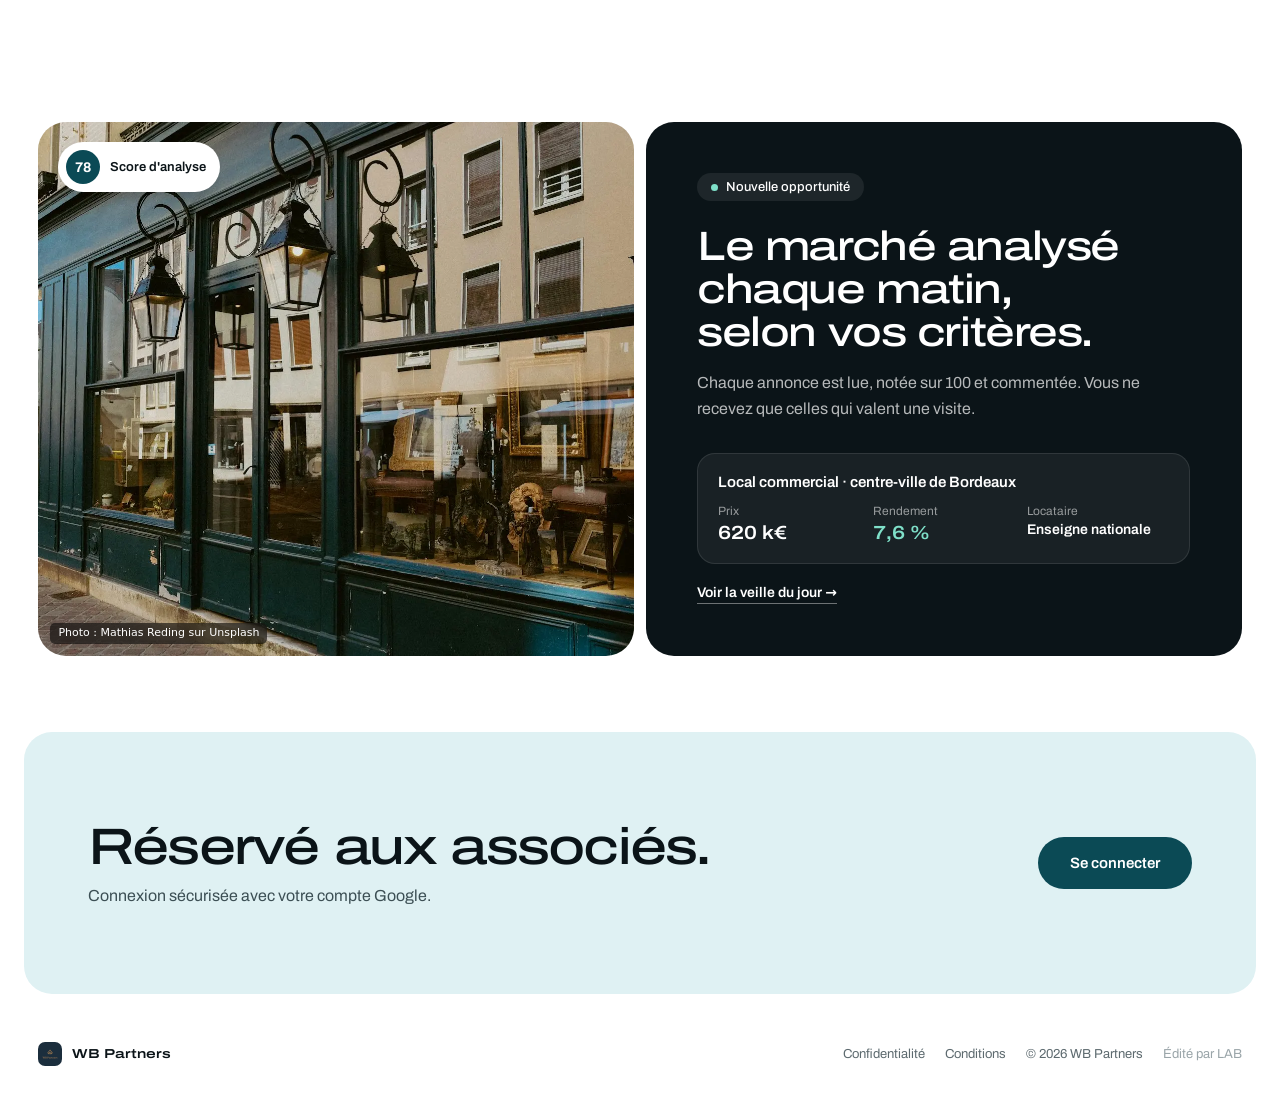
==== commit c903cac1: "Publication du site" ====
--- a/index.html
+++ b/index.html
@@ -409,6 +409,7 @@
       <a href="/privacy/" style="color:#5d6a6f;" class="s6">Confidentialité</a>
       <a href="/terms/" style="color:#5d6a6f;" class="s6">Conditions</a>
       <span>© 2026 WB Partners</span>
+      <span style="color:#9aa5a9;">Édité par LAB</span>
     </div>
   </footer>
 </div>
